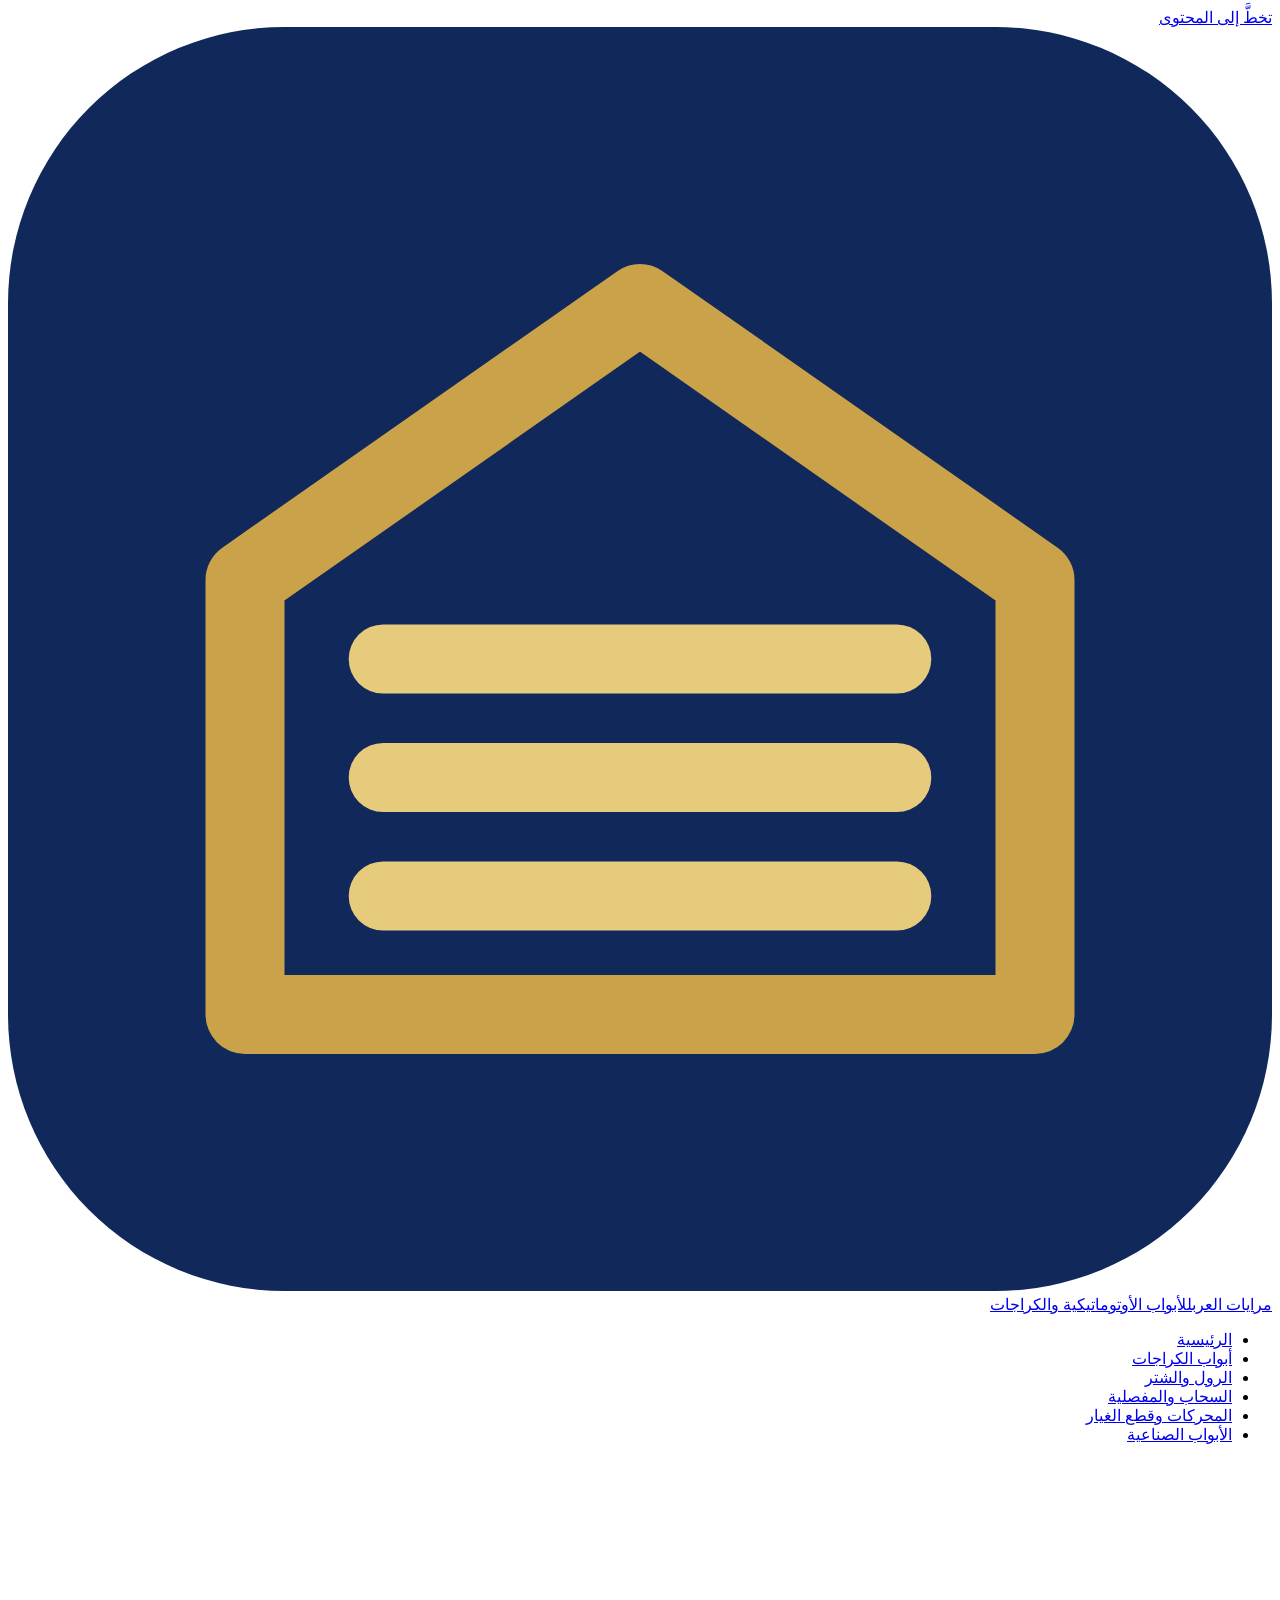
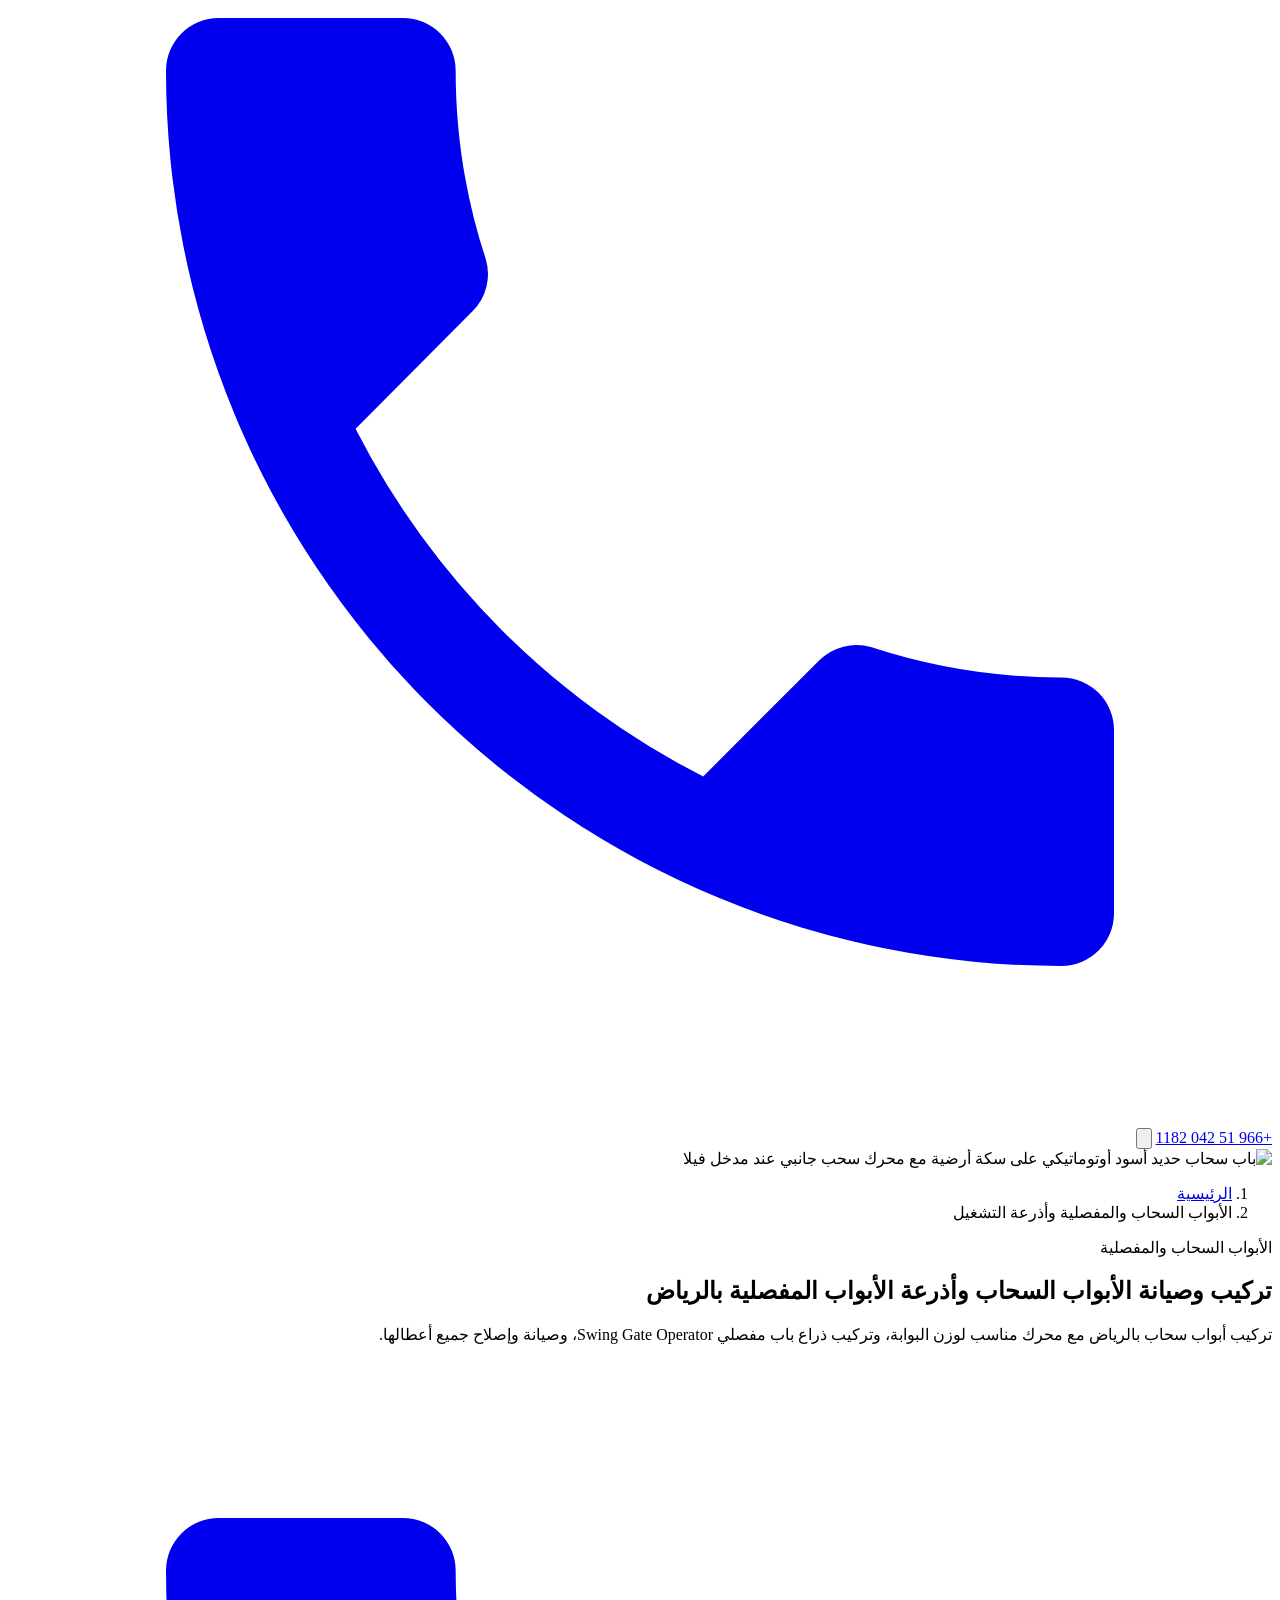
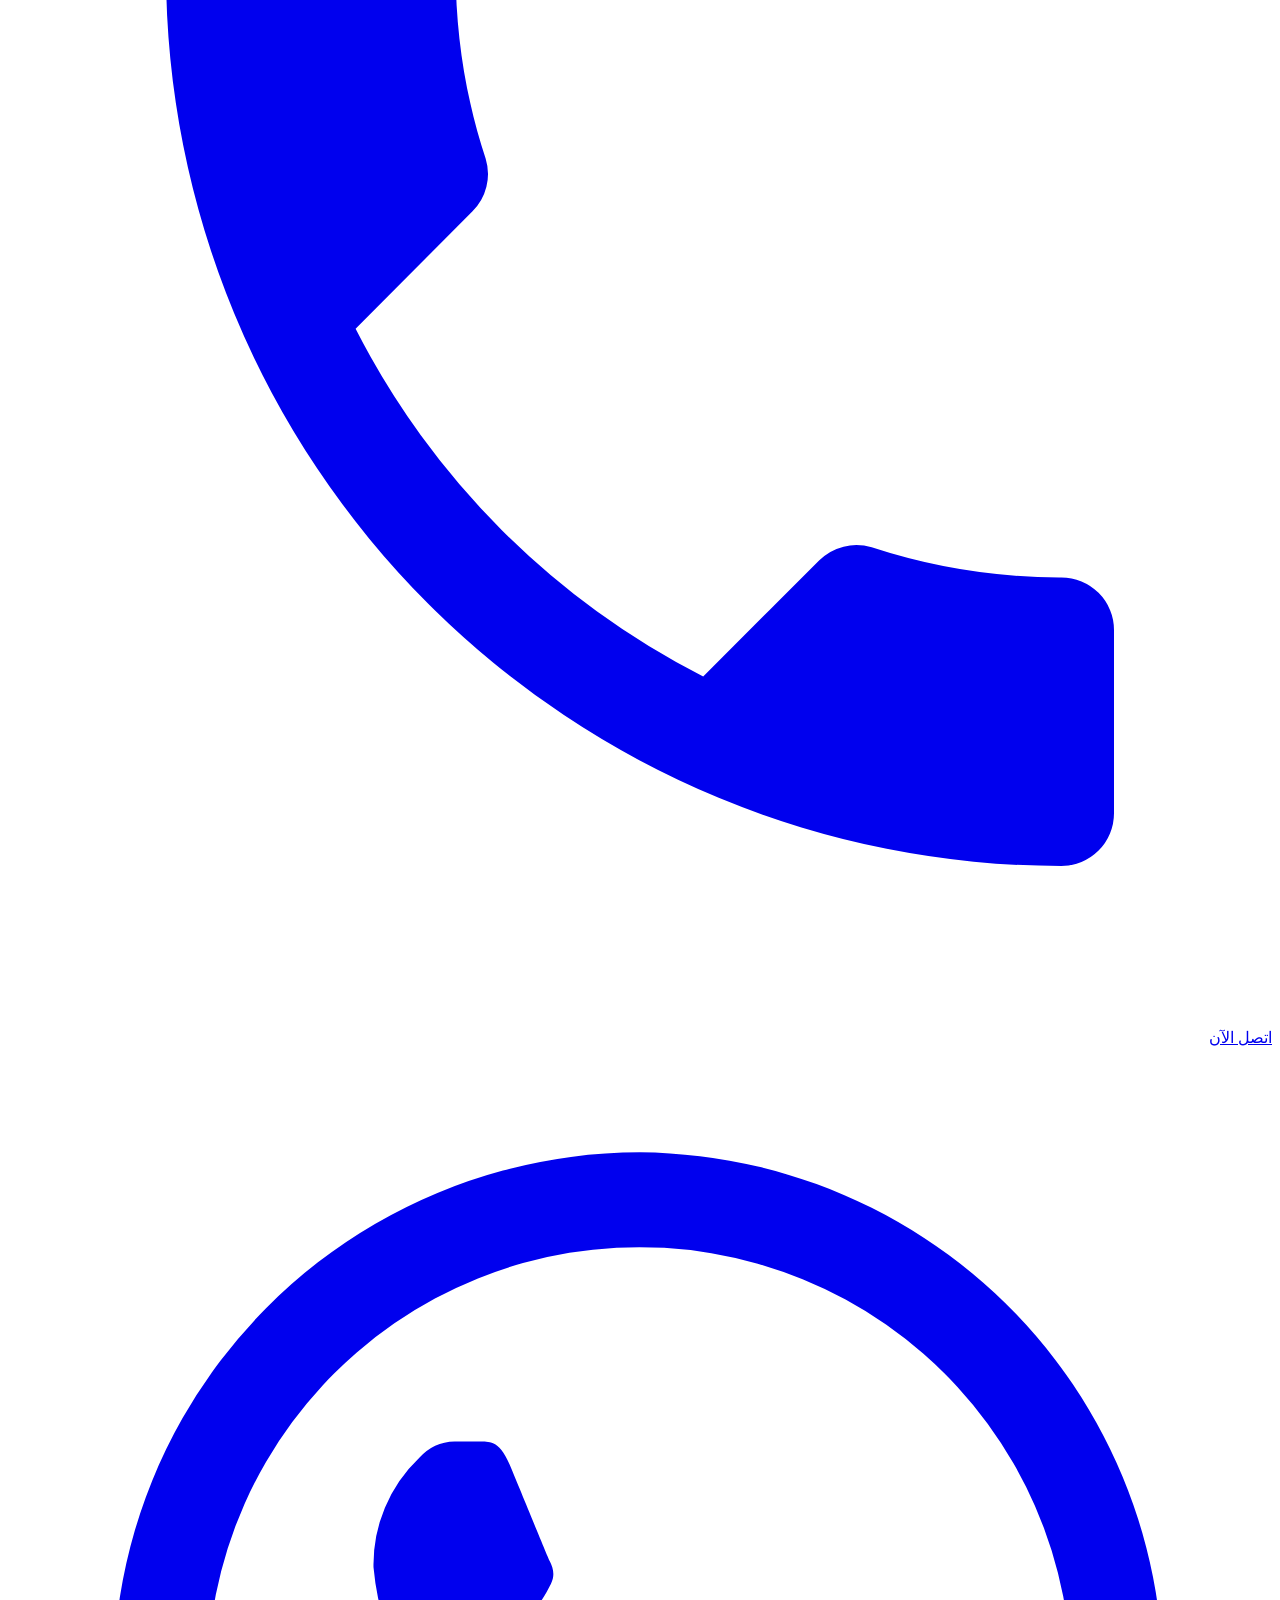
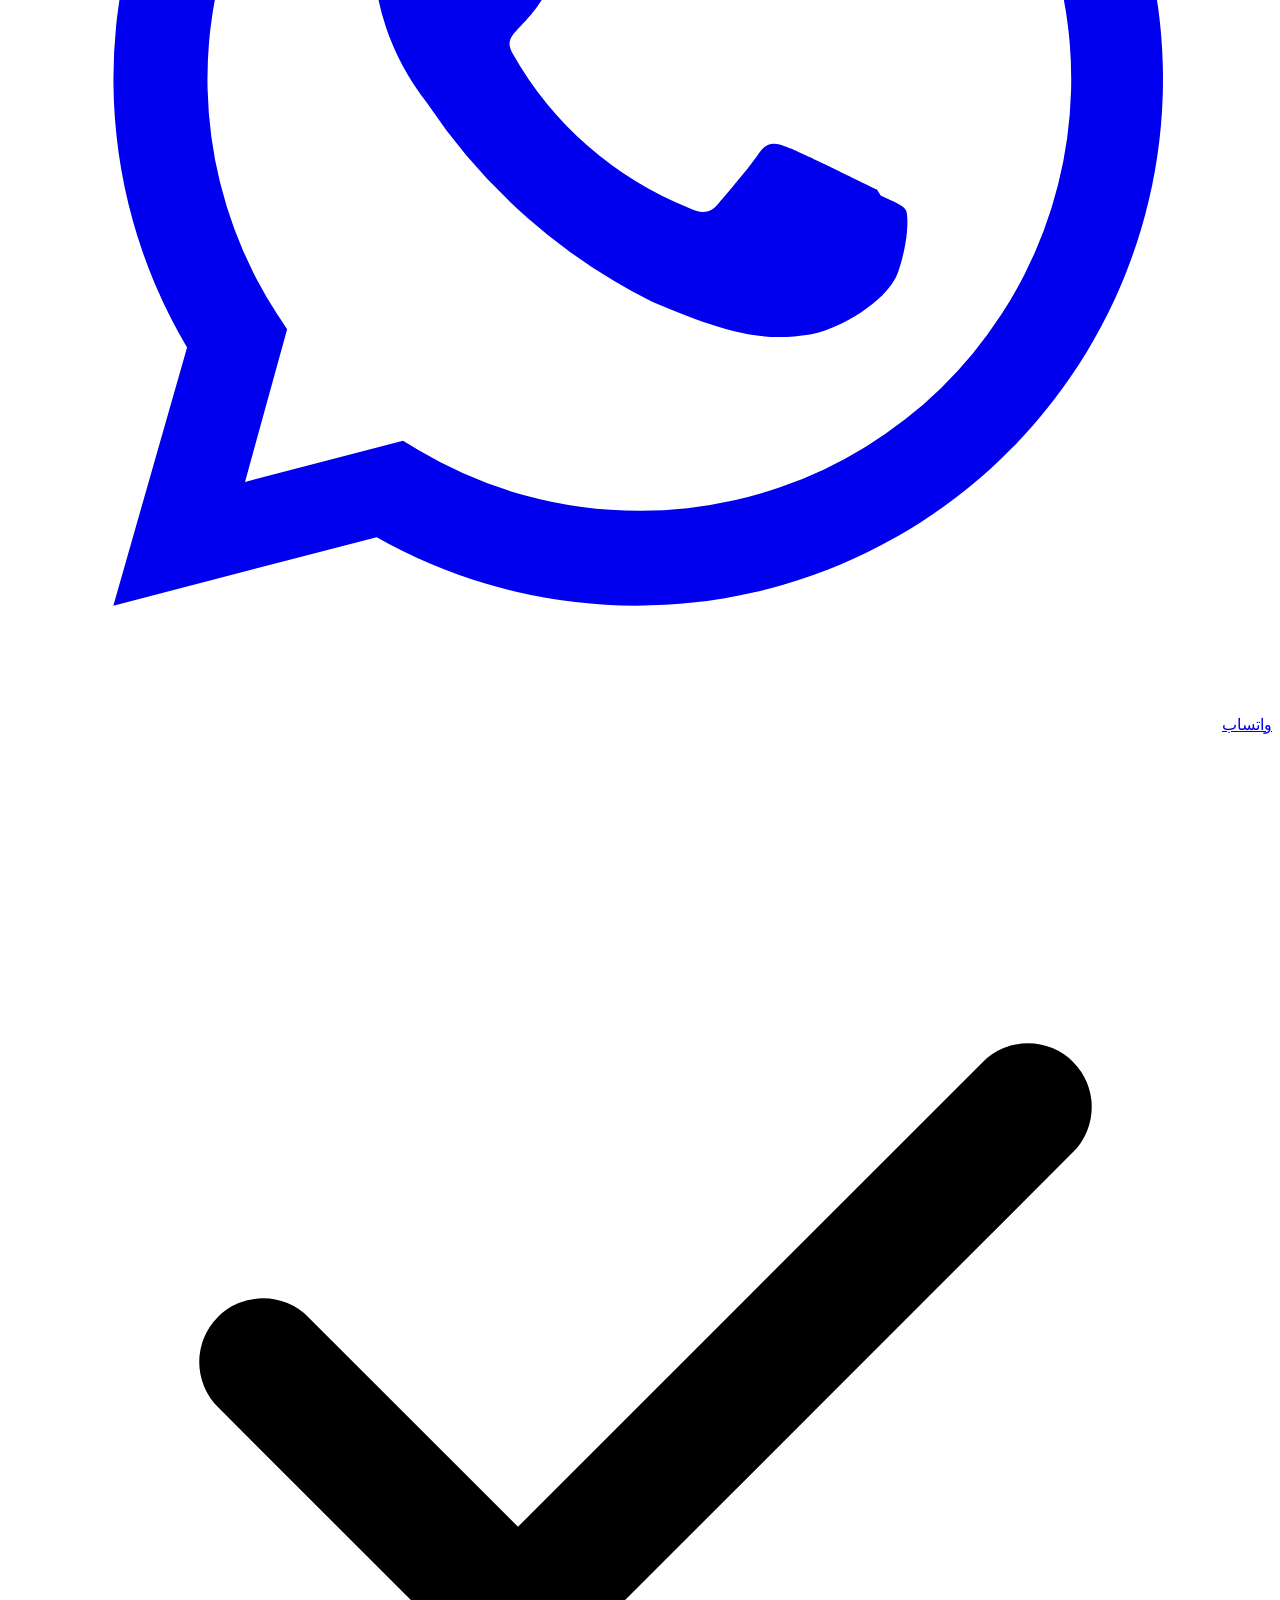
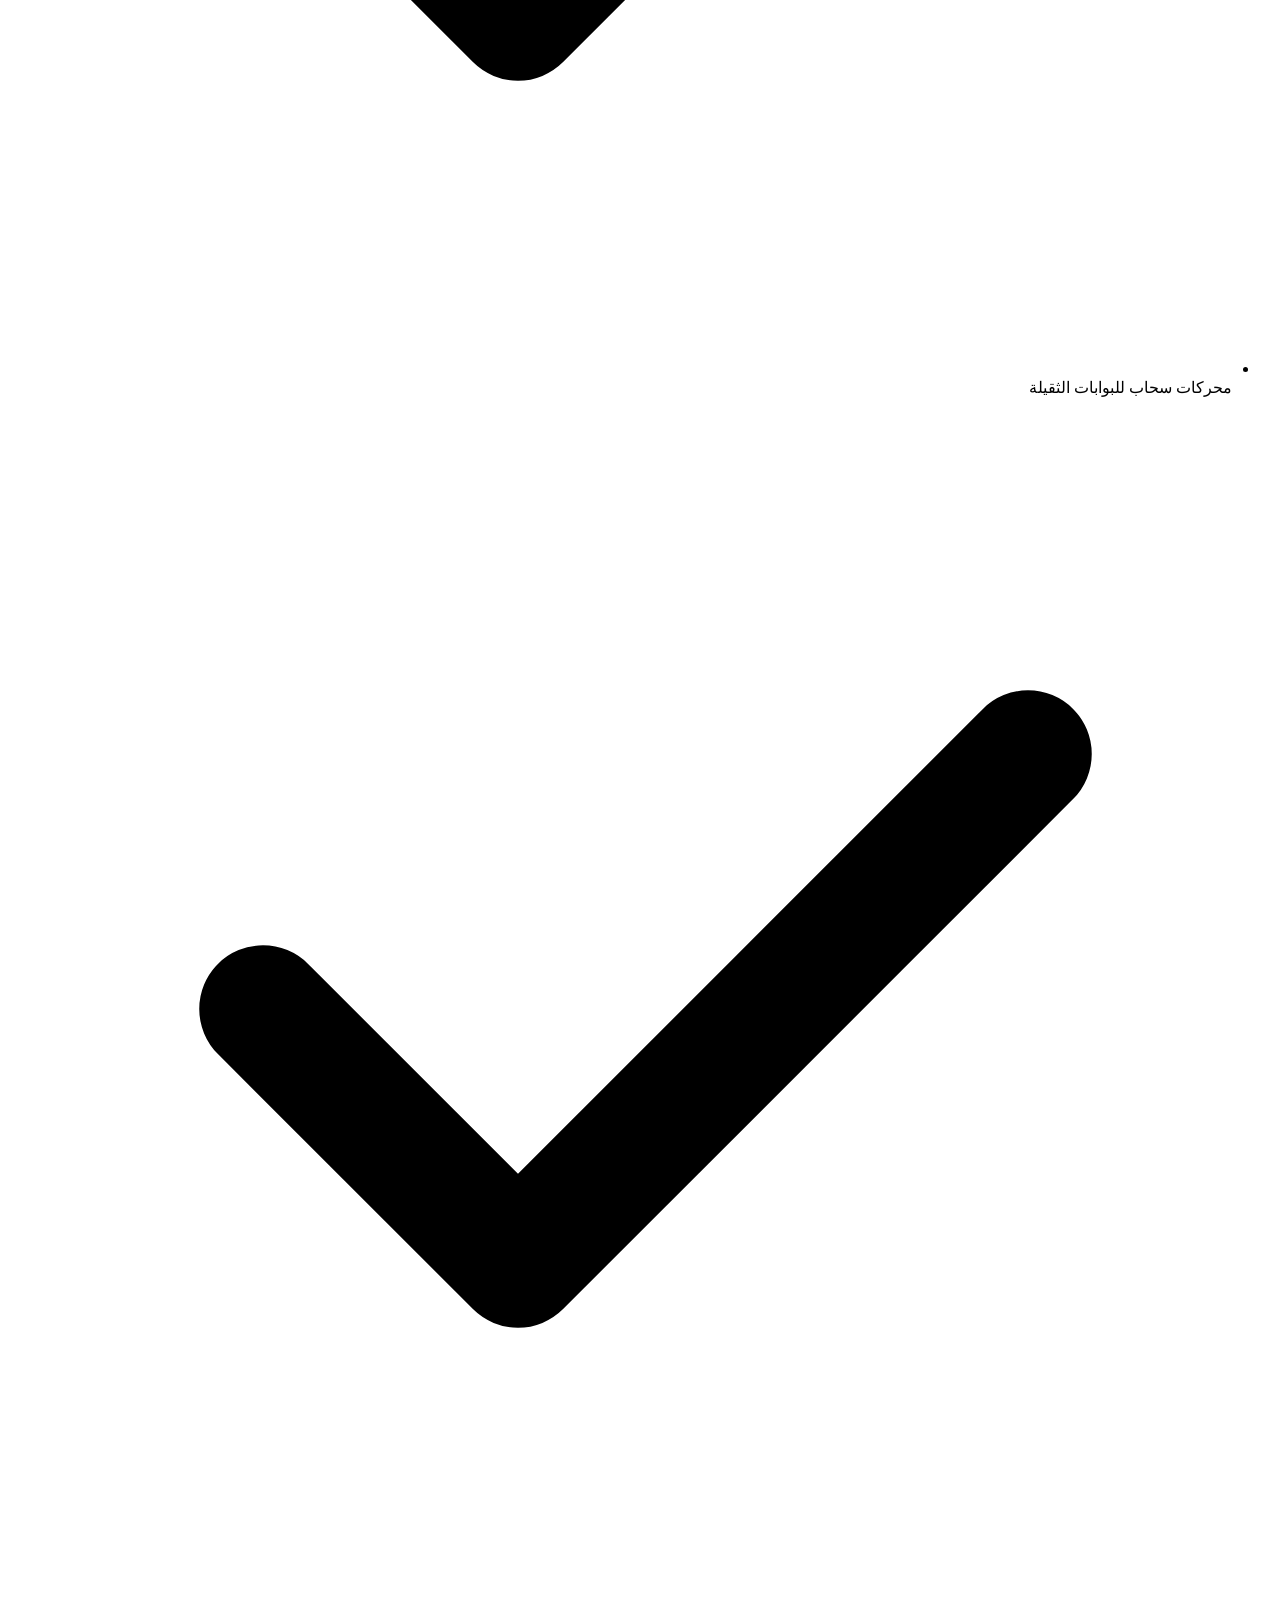
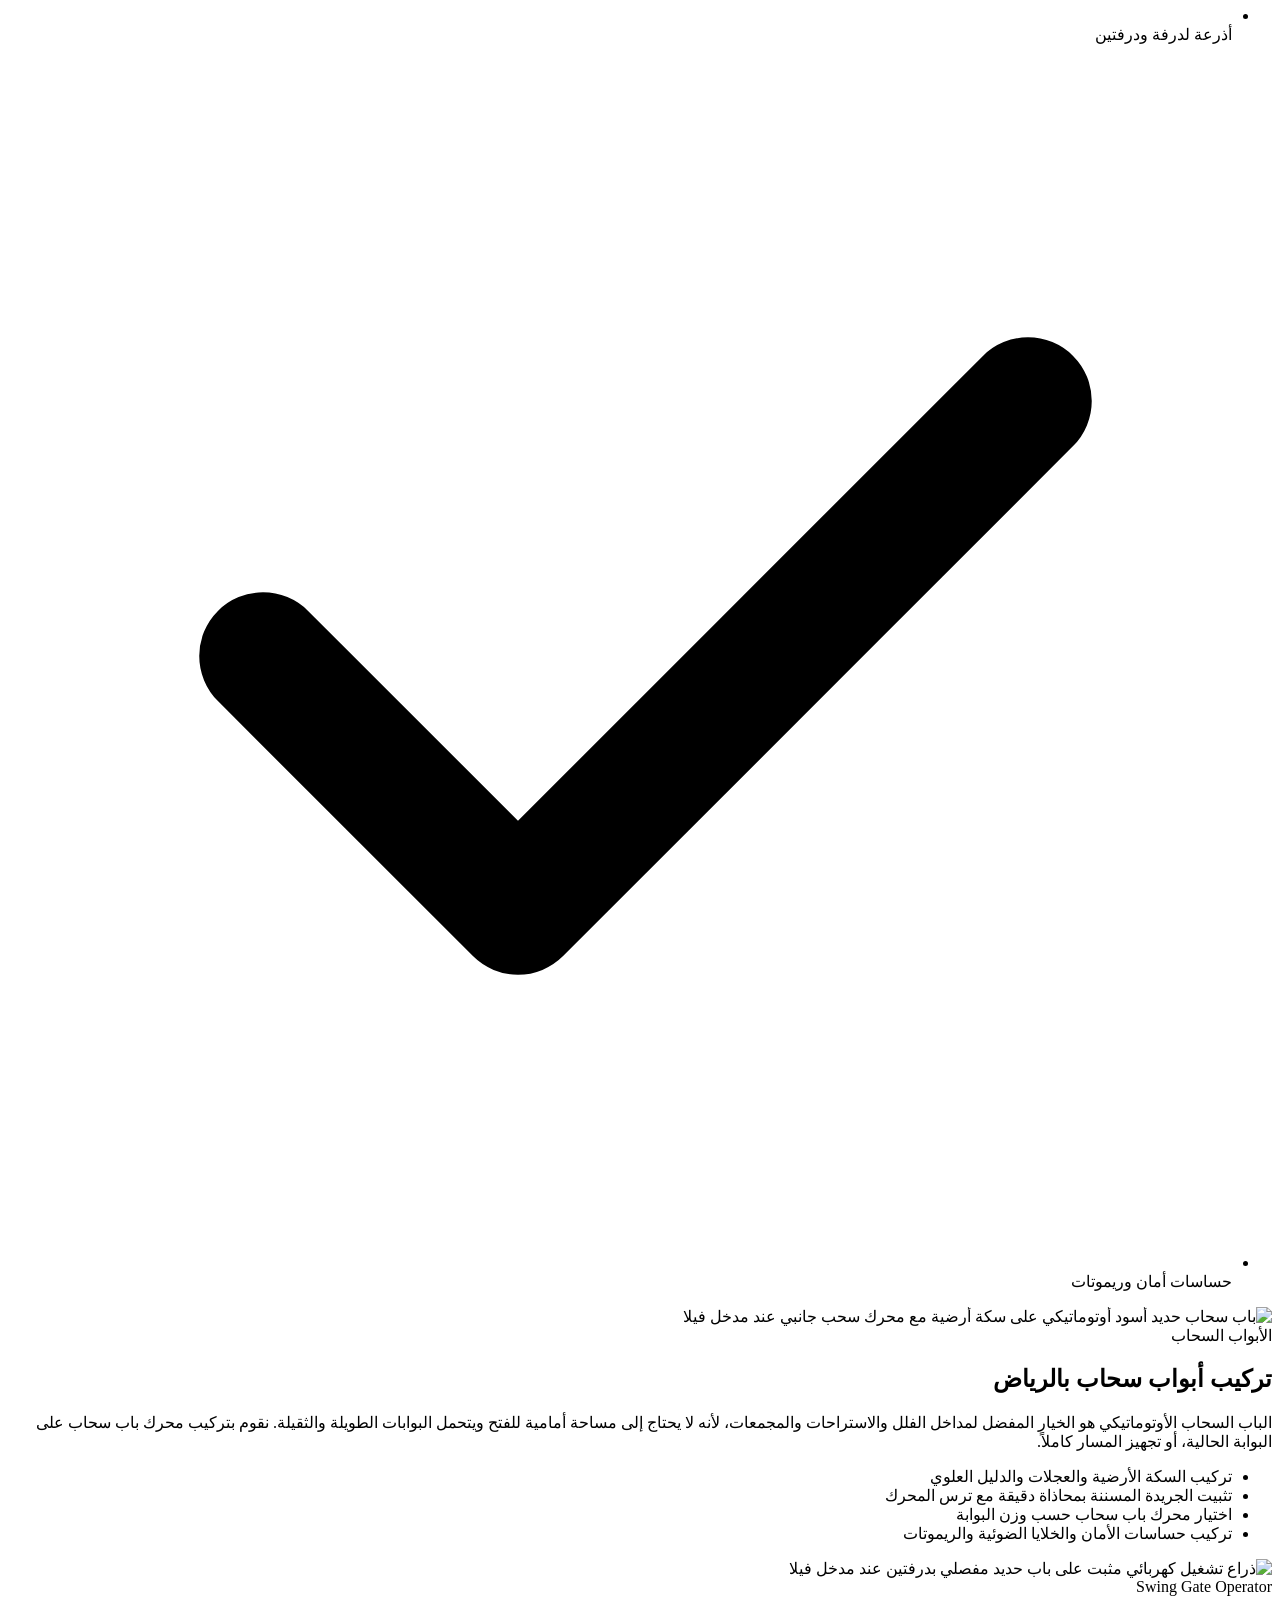
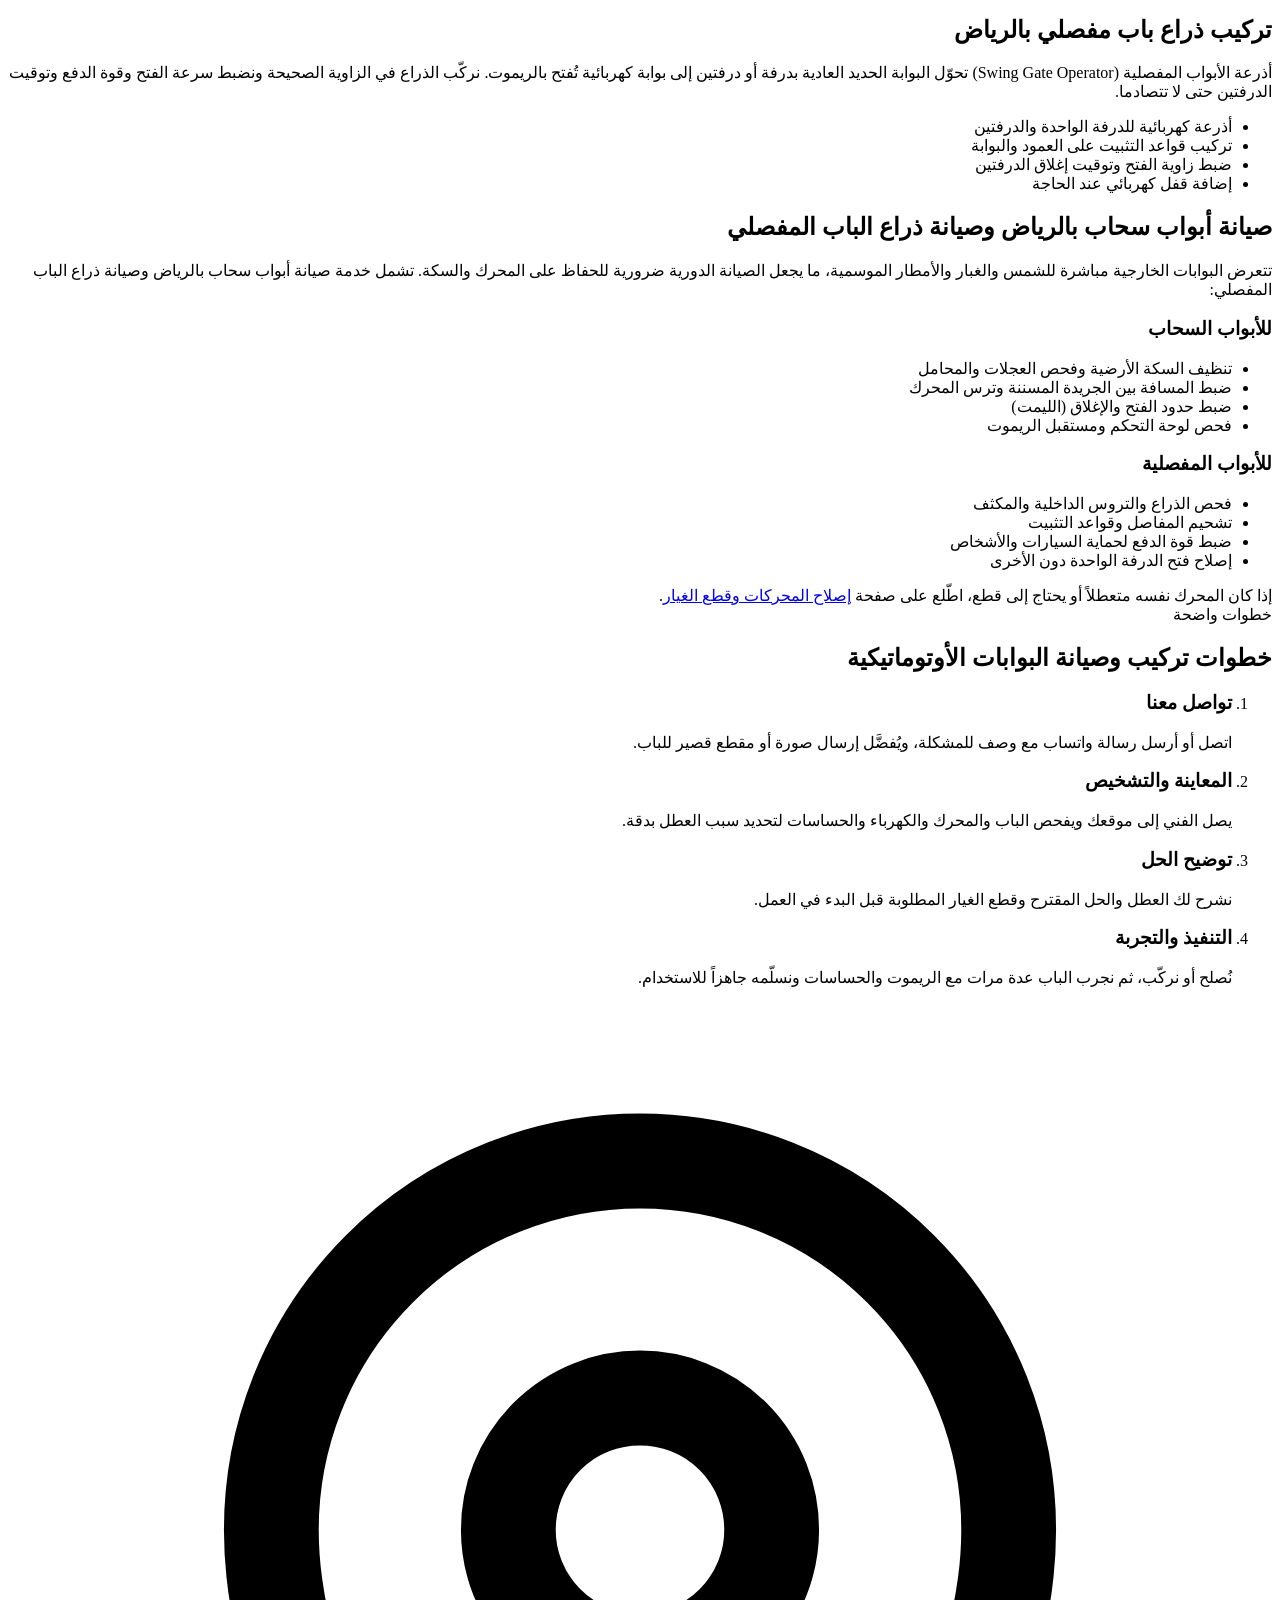
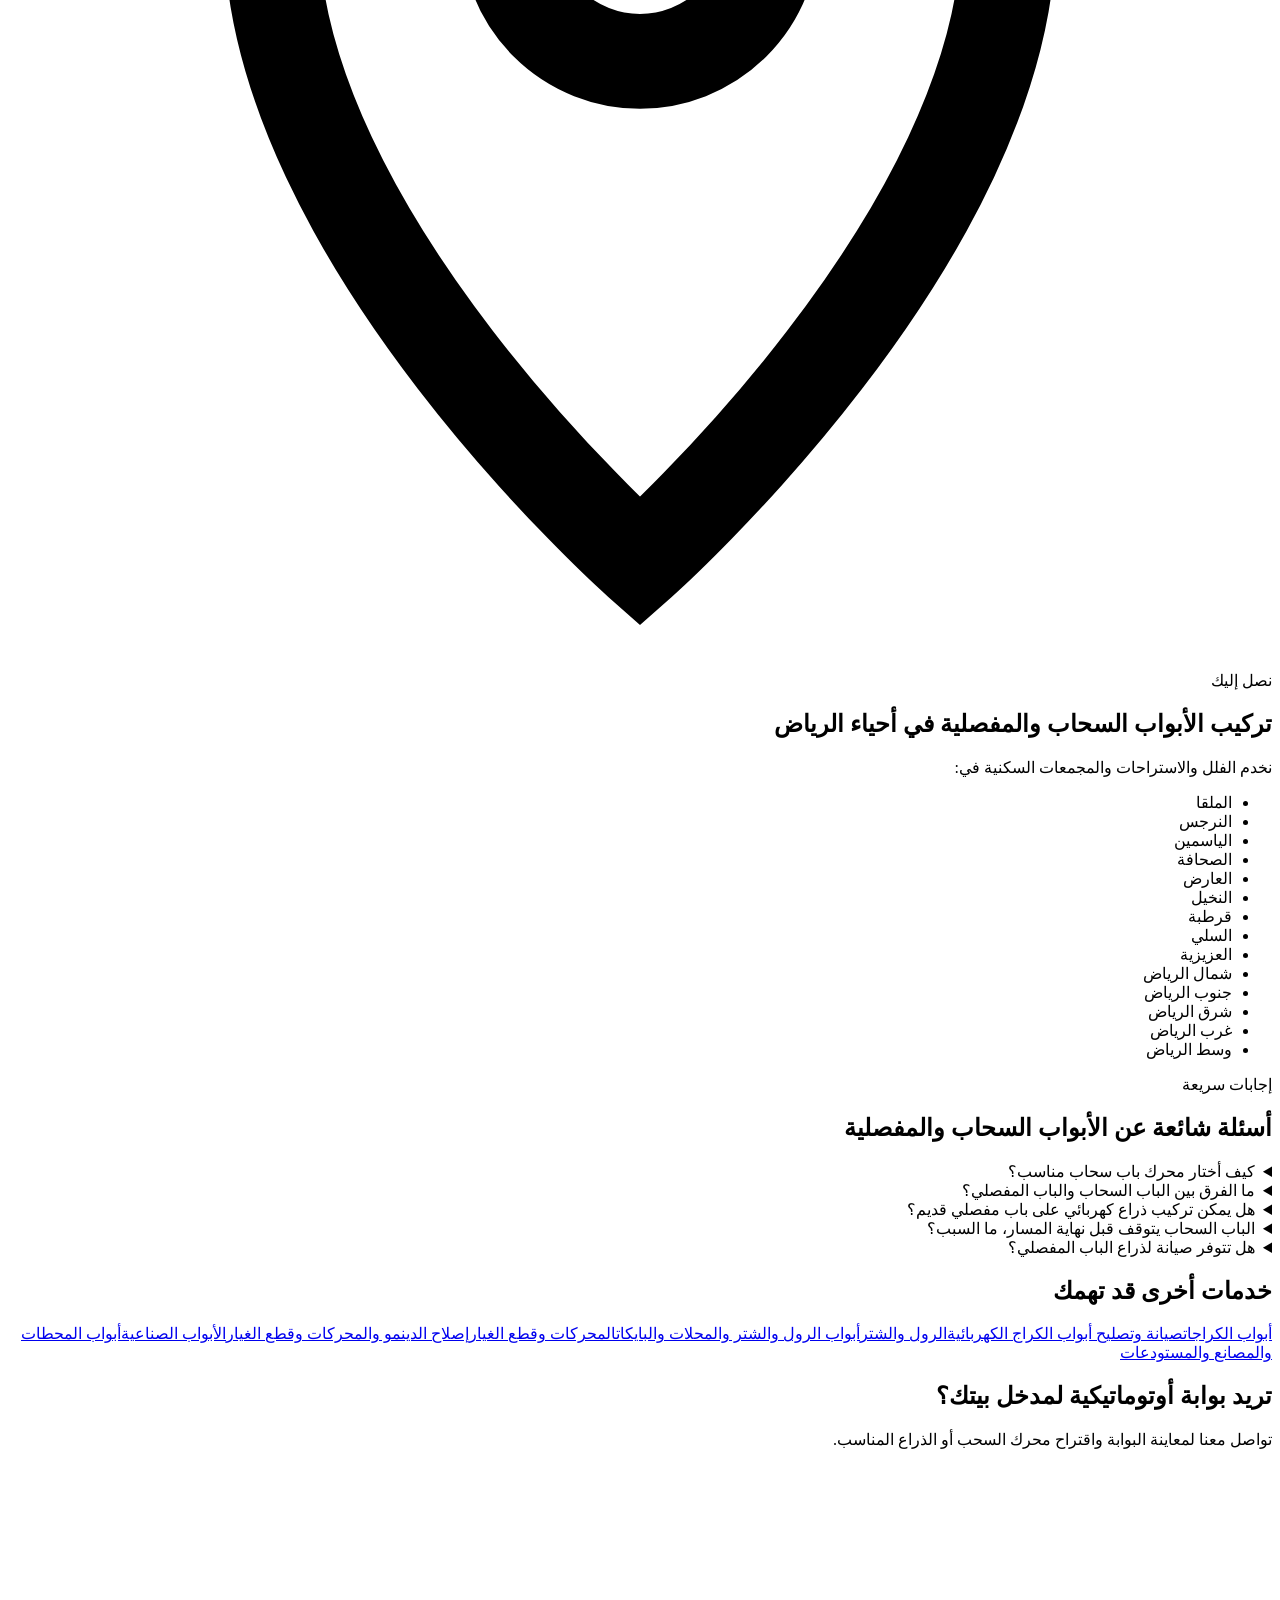
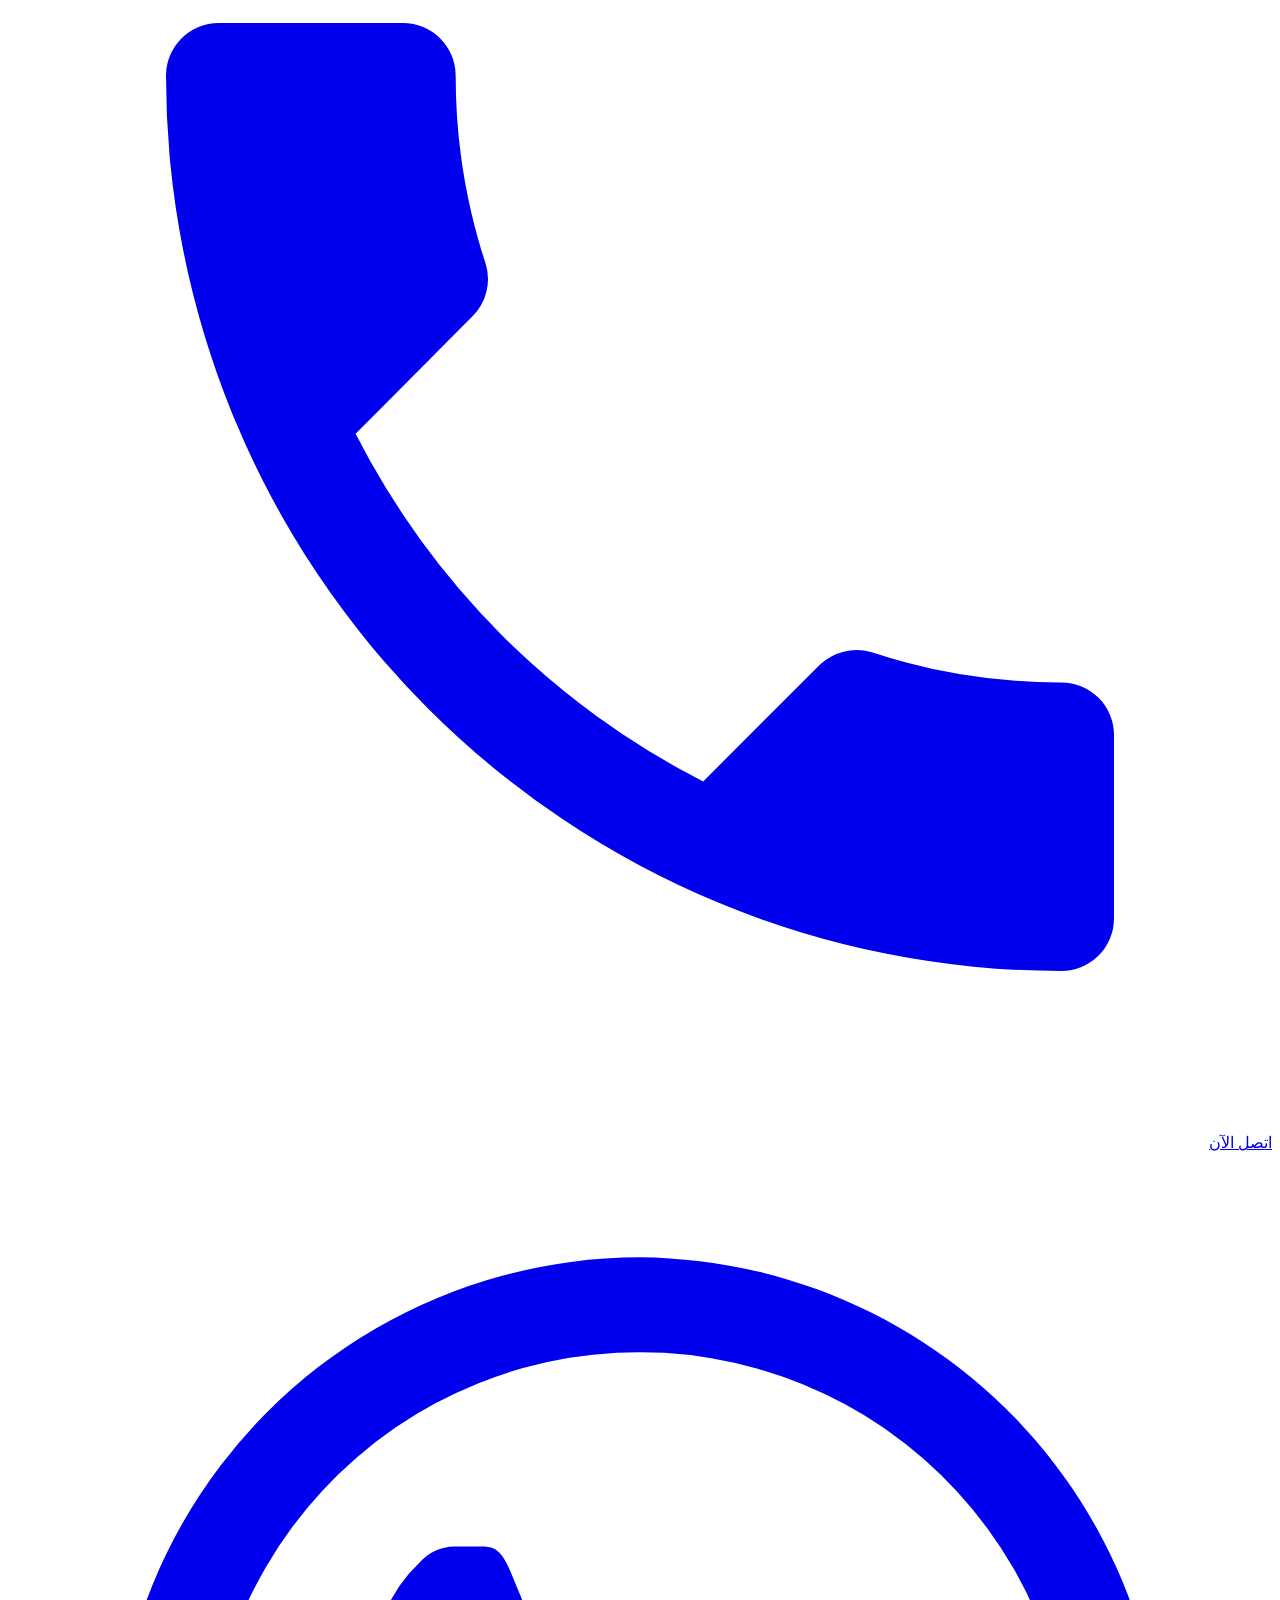
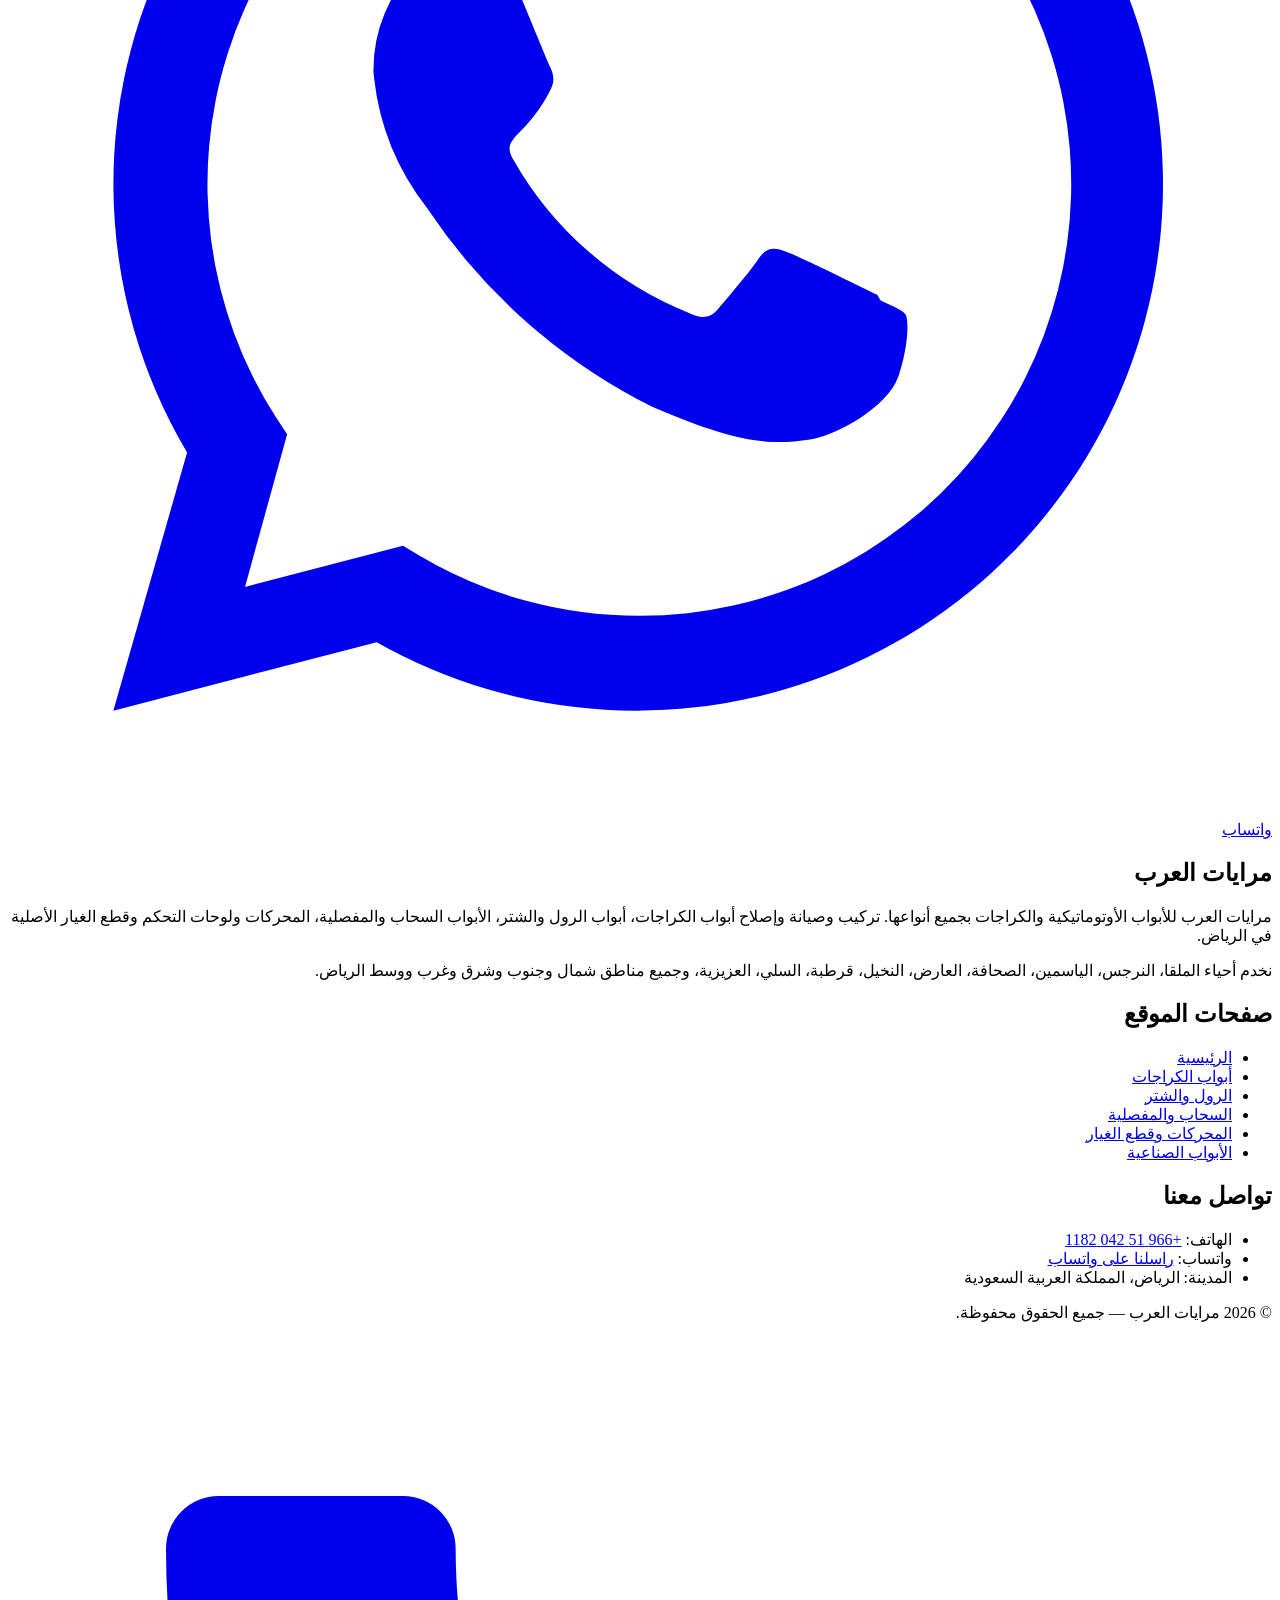
==== automatic-gates.html @ 4bae0089 "Add files via upload" ====
<!doctype html>
<html lang="ar" dir="rtl">
<head>
<meta charset="utf-8">
<meta name="viewport" content="width=device-width, initial-scale=1">
<title>تركيب أبواب سحاب وذراع باب مفصلي بالرياض | مرايات العرب</title>
<meta name="description" content="تركيب أبواب سحاب بالرياض وصيانتها مع محرك باب سحاب مناسب، وتركيب ذراع باب مفصلي Swing Gate Operator وصيانته. معاينة في موقعك. اتصل أو واتساب.">
<link rel="canonical" href="https://abo-ayman.site/automatic-gates.html">
<meta name="robots" content="index, follow, max-image-preview:large">
<meta name="theme-color" content="#06112a">
<meta property="og:type" content="article">
<meta property="og:locale" content="ar_SA">
<meta property="og:site_name" content="مرايات العرب">
<meta property="og:title" content="تركيب أبواب سحاب وذراع باب مفصلي بالرياض | مرايات العرب">
<meta property="og:description" content="تركيب أبواب سحاب بالرياض وصيانتها مع محرك باب سحاب مناسب، وتركيب ذراع باب مفصلي Swing Gate Operator وصيانته. معاينة في موقعك. اتصل أو واتساب.">
<meta property="og:url" content="https://abo-ayman.site/automatic-gates.html">
<meta property="og:image" content="https://abo-ayman.site/images/3.webp">
<meta property="og:image:width" content="960">
<meta property="og:image:height" content="730">
<meta property="og:image:alt" content="باب سحاب حديد أسود أوتوماتيكي على سكة أرضية مع محرك سحب جانبي عند مدخل فيلا">
<meta name="twitter:card" content="summary_large_image">
<meta name="twitter:title" content="تركيب أبواب سحاب وذراع باب مفصلي بالرياض | مرايات العرب">
<meta name="twitter:description" content="تركيب أبواب سحاب بالرياض وصيانتها مع محرك باب سحاب مناسب، وتركيب ذراع باب مفصلي Swing Gate Operator وصيانته. معاينة في موقعك. اتصل أو واتساب.">
<meta name="twitter:image" content="https://abo-ayman.site/images/3.webp">
<link rel="icon" href="favicon.svg" type="image/svg+xml">
<link rel="preload" as="image" href="images/3.webp" type="image/webp" fetchpriority="high">
<link rel="preconnect" href="https://fonts.googleapis.com">
<link rel="preconnect" href="https://fonts.gstatic.com" crossorigin>
<link rel="stylesheet" href="https://fonts.googleapis.com/css2?family=IBM+Plex+Sans+Arabic:wght@400;600&amp;family=Noto+Kufi+Arabic:wght@700;800&amp;display=swap" media="print" onload="this.media='all'">
<noscript><link rel="stylesheet" href="https://fonts.googleapis.com/css2?family=IBM+Plex+Sans+Arabic:wght@400;600&amp;family=Noto+Kufi+Arabic:wght@700;800&amp;display=swap"></noscript>
<link rel="stylesheet" href="css/style.css">
<script>window.dataLayer=window.dataLayer||[];</script>
<script type="application/ld+json">{"@context":"https://schema.org","@graph":[{"@type":"HomeAndConstructionBusiness","@id":"https://abo-ayman.site/#business","name":"مرايات العرب للأبواب الأوتوماتيكية والكراجات بجميع أنواعها","alternateName":"مرايات العرب","url":"https://abo-ayman.site/","telephone":"+966510421182","image":"https://abo-ayman.site/images/1.webp","description":"تركيب وصيانة وإصلاح الأبواب الأوتوماتيكية وأبواب الكراجات وأبواب الرول والشتر والأبواب السحاب والمفصلية والأبواب الصناعية في الرياض.","address":{"@type":"PostalAddress","addressLocality":"الرياض","addressRegion":"منطقة الرياض","addressCountry":"SA"},"areaServed":[{"@type":"City","name":"الرياض"},{"@type":"Place","name":"حي الملقا، الرياض"},{"@type":"Place","name":"حي النرجس، الرياض"},{"@type":"Place","name":"حي الياسمين، الرياض"},{"@type":"Place","name":"حي الصحافة، الرياض"},{"@type":"Place","name":"حي العارض، الرياض"},{"@type":"Place","name":"حي النخيل، الرياض"},{"@type":"Place","name":"حي قرطبة، الرياض"},{"@type":"Place","name":"حي السلي، الرياض"},{"@type":"Place","name":"حي العزيزية، الرياض"}],"contactPoint":{"@type":"ContactPoint","telephone":"+966510421182","contactType":"customer service","areaServed":"SA","availableLanguage":["ar"]}},{"@type":"Service","name":"تركيب وصيانة الأبواب السحاب بالرياض","description":"تركيب أبواب سحاب ومحركات سحب وصيانة السكك والجرايد ولوحات التحكم في الرياض.","serviceType":"تركيب أبواب سحاب","url":"https://abo-ayman.site/automatic-gates.html","provider":{"@id":"https://abo-ayman.site/#business"},"areaServed":{"@type":"City","name":"الرياض"}},{"@type":"Service","name":"تركيب وصيانة ذراع الباب المفصلي بالرياض","description":"تركيب وصيانة أذرعة تشغيل الأبواب المفصلية Swing Gate Operator للدرفة والدرفتين في الرياض.","serviceType":"تركيب ذراع باب مفصلي","url":"https://abo-ayman.site/automatic-gates.html","provider":{"@id":"https://abo-ayman.site/#business"},"areaServed":{"@type":"City","name":"الرياض"}},{"@type":"BreadcrumbList","itemListElement":[{"@type":"ListItem","position":1,"name":"الرئيسية","item":"https://abo-ayman.site/"},{"@type":"ListItem","position":2,"name":"الأبواب السحاب والمفصلية وأذرعة التشغيل","item":"https://abo-ayman.site/automatic-gates.html"}]},{"@type":"FAQPage","mainEntity":[{"@type":"Question","name":"كيف أختار محرك باب سحاب مناسب؟","acceptedAnswer":{"@type":"Answer","text":"يعتمد الاختيار على وزن البوابة وطولها وعدد مرات الاستخدام اليومي. بعد المعاينة نقترح محركاً بقدرة تتحمل وزن البوابة مع هامش أمان حتى لا يعمل المحرك تحت ضغط."}},{"@type":"Question","name":"ما الفرق بين الباب السحاب والباب المفصلي؟","acceptedAnswer":{"@type":"Answer","text":"الباب السحاب ينزلق جانبياً على سكة أرضية ويحتاج إلى مساحة جانبية بطول البوابة، أما الباب المفصلي فيفتح على شكل درفة أو درفتين ويحتاج مساحة أمامية أو خلفية لحركة الفتح."}},{"@type":"Question","name":"هل يمكن تركيب ذراع كهربائي على باب مفصلي قديم؟","acceptedAnswer":{"@type":"Answer","text":"نعم في أغلب الحالات، بشرط أن تكون المفصلات سليمة والبوابة متزنة. نفحص البوابة أولاً، وقد نوصي بتعديل المفصلات قبل تركيب ذراع باب مفصلي."}},{"@type":"Question","name":"الباب السحاب يتوقف قبل نهاية المسار، ما السبب؟","acceptedAnswer":{"@type":"Answer","text":"قد يكون السبب أتربة أو حجارة على السكة، أو جريدة مسننة غير محاذية، أو حدود مغناطيسية غير مضبوطة، أو حساس أمان يكتشف عائقاً. نفحص هذه النقاط ونصلحها."}},{"@type":"Question","name":"هل تتوفر صيانة لذراع الباب المفصلي؟","acceptedAnswer":{"@type":"Answer","text":"نعم، نقدم صيانة ذراع الباب المفصلي تشمل فحص المحرك والتروس الداخلية وضبط زوايا الفتح وقوة الدفع وتشحيم المفاصل وفحص لوحة التحكم."}}]}]}</script>
</head>
<body>
<a class="skip-link" href="#main">تخطَّ إلى المحتوى</a>
<header class="site-header">
  <div class="container header-inner">
    <a class="brand" href="./" aria-label="مرايات العرب — الصفحة الرئيسية"><svg viewBox="0 0 64 64" aria-hidden="true"><rect width="64" height="64" rx="14" fill="#10295a"/><path d="M12 28 32 14l20 14v22H12z" fill="none" stroke="#c9a24a" stroke-width="4" stroke-linejoin="round"/><path d="M19 32h26M19 38h26M19 44h26" stroke="#e7cb7d" stroke-width="3.5" stroke-linecap="round"/></svg><span><span class="brand-name">مرايات العرب</span><span class="brand-sub">للأبواب الأوتوماتيكية والكراجات</span></span></a>
    <nav id="main-nav" class="main-nav" aria-label="القائمة الرئيسية"><ul><li><a href="./">الرئيسية</a></li><li><a href="garage-doors.html">أبواب الكراجات</a></li><li><a href="roller-doors.html">الرول والشتر</a></li><li><a href="automatic-gates.html" aria-current="page">السحاب والمفصلية</a></li><li><a href="motors-and-spare-parts.html">المحركات وقطع الغيار</a></li><li><a href="industrial-doors.html">الأبواب الصناعية</a></li></ul></nav>
    <a class="btn btn-gold btn-sm header-call" href="tel:+966510421182" data-track="header"><svg viewBox="0 0 24 24" fill="currentColor" aria-hidden="true"><path d="M6.6 10.8a15.1 15.1 0 0 0 6.6 6.6l2.2-2.2a1 1 0 0 1 1-.25 11.4 11.4 0 0 0 3.6.57 1 1 0 0 1 1 1V20a1 1 0 0 1-1 1A17 17 0 0 1 3 4a1 1 0 0 1 1-1h3.5a1 1 0 0 1 1 1c0 1.25.2 2.45.57 3.57a1 1 0 0 1-.25 1z"/></svg><span class="ltr">+966 51 042 1182</span></a>
    <button class="nav-toggle" type="button" aria-controls="main-nav" aria-expanded="false" aria-label="فتح القائمة"><svg viewBox="0 0 24 24" fill="none" stroke="currentColor" stroke-width="2" stroke-linecap="round" aria-hidden="true"><path d="M4 7h16M4 12h16M4 17h16"/></svg></button>
  </div>
</header>
<main id="main">
<section class="hero">
  <div class="hero-media"><img src="images/3.webp" alt="باب سحاب حديد أسود أوتوماتيكي على سكة أرضية مع محرك سحب جانبي عند مدخل فيلا" width="960" height="730" fetchpriority="high" decoding="async" sizes="100vw"></div>
  <div class="container"><div class="hero-inner">
    <nav class="breadcrumb" aria-label="مسار التنقل"><ol><li><a href="./">الرئيسية</a></li><li aria-current="page">الأبواب السحاب والمفصلية وأذرعة التشغيل</li></ol></nav>
    <span class="eyebrow">الأبواب السحاب والمفصلية</span>
    <h1>تركيب وصيانة الأبواب السحاب وأذرعة الأبواب المفصلية بالرياض</h1>
    <p class="hero-lead">تركيب أبواب سحاب بالرياض مع محرك مناسب لوزن البوابة، وتركيب ذراع باب مفصلي Swing Gate Operator، وصيانة وإصلاح جميع أعطالها.</p>
    <div class="btn-row "><a class="btn btn-gold" href="tel:+966510421182" data-track="hero"><svg viewBox="0 0 24 24" fill="currentColor" aria-hidden="true"><path d="M6.6 10.8a15.1 15.1 0 0 0 6.6 6.6l2.2-2.2a1 1 0 0 1 1-.25 11.4 11.4 0 0 0 3.6.57 1 1 0 0 1 1 1V20a1 1 0 0 1-1 1A17 17 0 0 1 3 4a1 1 0 0 1 1-1h3.5a1 1 0 0 1 1 1c0 1.25.2 2.45.57 3.57a1 1 0 0 1-.25 1z"/></svg>اتصل الآن</a><a class="btn btn-wa" href="https://wa.me/966510421182" target="_blank" rel="noopener" data-track="hero"><svg viewBox="0 0 24 24" fill="currentColor" aria-hidden="true"><path d="M12 2a10 10 0 0 0-8.6 15.1L2 22l5-1.3A10 10 0 1 0 12 2zm0 18.2a8.2 8.2 0 0 1-4.2-1.15l-.3-.18-3 .78.8-2.9-.2-.3A8.2 8.2 0 1 1 12 20.2zm4.5-6.1c-.25-.12-1.46-.72-1.69-.8-.23-.09-.39-.13-.56.12-.16.25-.64.8-.78.97-.15.16-.29.18-.54.06a6.7 6.7 0 0 1-3.34-2.92c-.25-.43.25-.4.72-1.34.08-.16.04-.3-.02-.42-.06-.13-.56-1.35-.77-1.85-.2-.48-.41-.42-.56-.43h-.48a.92.92 0 0 0-.67.31 2.8 2.8 0 0 0-.87 2.08 4.9 4.9 0 0 0 1.02 2.58 11.1 11.1 0 0 0 4.27 3.77c1.58.68 2.2.74 3 .62.48-.07 1.46-.6 1.67-1.18.2-.58.2-1.07.15-1.18-.06-.1-.23-.16-.48-.28z"/></svg>واتساب</a></div>
    <ul class="hero-points"><li><svg viewBox="0 0 24 24" fill="none" stroke="currentColor" stroke-width="2.5" stroke-linecap="round" stroke-linejoin="round" aria-hidden="true"><path d="m5 12 5 5L20 7"/></svg>محركات سحاب للبوابات الثقيلة</li><li><svg viewBox="0 0 24 24" fill="none" stroke="currentColor" stroke-width="2.5" stroke-linecap="round" stroke-linejoin="round" aria-hidden="true"><path d="m5 12 5 5L20 7"/></svg>أذرعة لدرفة ودرفتين</li><li><svg viewBox="0 0 24 24" fill="none" stroke="currentColor" stroke-width="2.5" stroke-linecap="round" stroke-linejoin="round" aria-hidden="true"><path d="m5 12 5 5L20 7"/></svg>حساسات أمان وريموتات</li></ul>
  </div></div>
</section><section class="section">
  <div class="container split">
    <div class="split-media"><img src="images/3.webp" alt="باب سحاب حديد أسود أوتوماتيكي على سكة أرضية مع محرك سحب جانبي عند مدخل فيلا" width="960" height="730" loading="lazy" decoding="async" sizes="(min-width: 900px) 50vw, 100vw"></div>
    <div><span class="eyebrow">الأبواب السحاب</span>
<h2>تركيب أبواب سحاب بالرياض</h2>
<p>الباب السحاب الأوتوماتيكي هو الخيار المفضل لمداخل الفلل والاستراحات والمجمعات، لأنه لا يحتاج إلى مساحة أمامية للفتح ويتحمل البوابات الطويلة والثقيلة. نقوم بتركيب محرك باب سحاب على البوابة الحالية، أو تجهيز المسار كاملاً.</p>
<ul class="check-list"><li>تركيب السكة الأرضية والعجلات والدليل العلوي</li><li>تثبيت الجريدة المسننة بمحاذاة دقيقة مع ترس المحرك</li><li>اختيار محرك باب سحاب حسب وزن البوابة</li><li>تركيب حساسات الأمان والخلايا الضوئية والريموتات</li></ul></div>
  </div>
</section><section class="section section-soft">
  <div class="container split split-reverse">
    <div class="split-media"><img src="images/4.webp" alt="ذراع تشغيل كهربائي مثبت على باب حديد مفصلي بدرفتين عند مدخل فيلا" width="960" height="730" loading="lazy" decoding="async" sizes="(min-width: 900px) 50vw, 100vw"></div>
    <div><span class="eyebrow">Swing Gate Operator</span>
<h2>تركيب ذراع باب مفصلي بالرياض</h2>
<p>أذرعة الأبواب المفصلية (Swing Gate Operator) تحوّل البوابة الحديد العادية بدرفة أو درفتين إلى بوابة كهربائية تُفتح بالريموت. نركّب الذراع في الزاوية الصحيحة ونضبط سرعة الفتح وقوة الدفع وتوقيت الدرفتين حتى لا تتصادما.</p>
<ul class="check-list"><li>أذرعة كهربائية للدرفة الواحدة والدرفتين</li><li>تركيب قواعد التثبيت على العمود والبوابة</li><li>ضبط زاوية الفتح وتوقيت إغلاق الدرفتين</li><li>إضافة قفل كهربائي عند الحاجة</li></ul></div>
  </div>
</section><section class="section">
  <div class="container prose" style="margin-inline:auto">
    <h2>صيانة أبواب سحاب بالرياض وصيانة ذراع الباب المفصلي</h2>
    <p>تتعرض البوابات الخارجية مباشرة للشمس والغبار والأمطار الموسمية، ما يجعل الصيانة الدورية ضرورية للحفاظ على المحرك والسكة. تشمل خدمة صيانة أبواب سحاب بالرياض وصيانة ذراع الباب المفصلي:</p>
    <h3>للأبواب السحاب</h3>
    <ul class="check-list"><li>تنظيف السكة الأرضية وفحص العجلات والمحامل</li><li>ضبط المسافة بين الجريدة المسننة وترس المحرك</li><li>ضبط حدود الفتح والإغلاق (الليمت)</li><li>فحص لوحة التحكم ومستقبل الريموت</li></ul>
    <h3>للأبواب المفصلية</h3>
    <ul class="check-list"><li>فحص الذراع والتروس الداخلية والمكثف</li><li>تشحيم المفاصل وقواعد التثبيت</li><li>ضبط قوة الدفع لحماية السيارات والأشخاص</li><li>إصلاح فتح الدرفة الواحدة دون الأخرى</li></ul>
    <div class="callout">إذا كان المحرك نفسه متعطلاً أو يحتاج إلى قطع، اطّلع على صفحة <a href="motors-and-spare-parts.html">إصلاح المحركات وقطع الغيار</a>.</div>
  </div>
</section><section class="section section-navy">
  <div class="container">
    <div class="section-head"><span class="eyebrow">خطوات واضحة</span><h2>خطوات تركيب وصيانة البوابات الأوتوماتيكية</h2><div class="gold-rule"></div></div>
    <ol class="steps"><li><h3>تواصل معنا</h3><p>اتصل أو أرسل رسالة واتساب مع وصف للمشكلة، ويُفضَّل إرسال صورة أو مقطع قصير للباب.</p></li><li><h3>المعاينة والتشخيص</h3><p>يصل الفني إلى موقعك ويفحص الباب والمحرك والكهرباء والحساسات لتحديد سبب العطل بدقة.</p></li><li><h3>توضيح الحل</h3><p>نشرح لك العطل والحل المقترح وقطع الغيار المطلوبة قبل البدء في العمل.</p></li><li><h3>التنفيذ والتجربة</h3><p>نُصلح أو نركّب، ثم نجرب الباب عدة مرات مع الريموت والحساسات ونسلّمه جاهزاً للاستخدام.</p></li></ol>
  </div>
</section><section class="section" aria-labelledby="areas-title">
  <div class="container">
    <div class="section-head"><span class="eyebrow"><svg viewBox="0 0 24 24" fill="none" stroke="currentColor" stroke-width="1.8" aria-hidden="true"><path d="M12 22s7-6.2 7-12a7 7 0 1 0-14 0c0 5.8 7 12 7 12z"/><circle cx="12" cy="10" r="2.5"/></svg> نصل إليك</span><h2 id="areas-title">تركيب الأبواب السحاب والمفصلية في أحياء الرياض</h2><div class="gold-rule"></div><p>نخدم الفلل والاستراحات والمجمعات السكنية في:</p></div>
    <ul class="areas"><li>الملقا</li><li>النرجس</li><li>الياسمين</li><li>الصحافة</li><li>العارض</li><li>النخيل</li><li>قرطبة</li><li>السلي</li><li>العزيزية</li><li class="region">شمال الرياض</li><li class="region">جنوب الرياض</li><li class="region">شرق الرياض</li><li class="region">غرب الرياض</li><li class="region">وسط الرياض</li></ul>
  </div>
</section><section class="section section-soft" aria-labelledby="faq-title">
  <div class="container">
    <div class="section-head"><span class="eyebrow">إجابات سريعة</span><h2 id="faq-title">أسئلة شائعة عن الأبواب السحاب والمفصلية</h2><div class="gold-rule"></div></div>
    <div class="faq"><details><summary>كيف أختار محرك باب سحاب مناسب؟</summary><div class="faq-body"><p>يعتمد الاختيار على وزن البوابة وطولها وعدد مرات الاستخدام اليومي. بعد المعاينة نقترح محركاً بقدرة تتحمل وزن البوابة مع هامش أمان حتى لا يعمل المحرك تحت ضغط.</p></div></details><details><summary>ما الفرق بين الباب السحاب والباب المفصلي؟</summary><div class="faq-body"><p>الباب السحاب ينزلق جانبياً على سكة أرضية ويحتاج إلى مساحة جانبية بطول البوابة، أما الباب المفصلي فيفتح على شكل درفة أو درفتين ويحتاج مساحة أمامية أو خلفية لحركة الفتح.</p></div></details><details><summary>هل يمكن تركيب ذراع كهربائي على باب مفصلي قديم؟</summary><div class="faq-body"><p>نعم في أغلب الحالات، بشرط أن تكون المفصلات سليمة والبوابة متزنة. نفحص البوابة أولاً، وقد نوصي بتعديل المفصلات قبل تركيب ذراع باب مفصلي.</p></div></details><details><summary>الباب السحاب يتوقف قبل نهاية المسار، ما السبب؟</summary><div class="faq-body"><p>قد يكون السبب أتربة أو حجارة على السكة، أو جريدة مسننة غير محاذية، أو حدود مغناطيسية غير مضبوطة، أو حساس أمان يكتشف عائقاً. نفحص هذه النقاط ونصلحها.</p></div></details><details><summary>هل تتوفر صيانة لذراع الباب المفصلي؟</summary><div class="faq-body"><p>نعم، نقدم صيانة ذراع الباب المفصلي تشمل فحص المحرك والتروس الداخلية وضبط زوايا الفتح وقوة الدفع وتشحيم المفاصل وفحص لوحة التحكم.</p></div></details></div>
  </div>
</section><section class="section section-soft" aria-labelledby="related-title">
  <div class="container">
    <div class="section-head"><h2 id="related-title">خدمات أخرى قد تهمك</h2><div class="gold-rule"></div></div>
    <nav class="related" aria-label="خدمات ذات صلة"><a href="garage-doors.html">أبواب الكراجات<span>صيانة وتصليح أبواب الكراج الكهربائية</span></a><a href="roller-doors.html">الرول والشتر<span>أبواب الرول والشتر والمحلات والبايكات</span></a><a href="motors-and-spare-parts.html">المحركات وقطع الغيار<span>إصلاح الدينمو والمحركات وقطع الغيار</span></a><a href="industrial-doors.html">الأبواب الصناعية<span>أبواب المحطات والمصانع والمستودعات</span></a></nav>
  </div>
</section><section class="section">
  <div class="container">
    <div class="cta-band">
      <div><h2>تريد بوابة أوتوماتيكية لمدخل بيتك؟</h2><p>تواصل معنا لمعاينة البوابة واقتراح محرك السحب أو الذراع المناسب.</p></div>
      <div class="btn-row "><a class="btn btn-gold" href="tel:+966510421182" data-track="cta_bottom"><svg viewBox="0 0 24 24" fill="currentColor" aria-hidden="true"><path d="M6.6 10.8a15.1 15.1 0 0 0 6.6 6.6l2.2-2.2a1 1 0 0 1 1-.25 11.4 11.4 0 0 0 3.6.57 1 1 0 0 1 1 1V20a1 1 0 0 1-1 1A17 17 0 0 1 3 4a1 1 0 0 1 1-1h3.5a1 1 0 0 1 1 1c0 1.25.2 2.45.57 3.57a1 1 0 0 1-.25 1z"/></svg>اتصل الآن</a><a class="btn btn-wa" href="https://wa.me/966510421182" target="_blank" rel="noopener" data-track="cta_bottom"><svg viewBox="0 0 24 24" fill="currentColor" aria-hidden="true"><path d="M12 2a10 10 0 0 0-8.6 15.1L2 22l5-1.3A10 10 0 1 0 12 2zm0 18.2a8.2 8.2 0 0 1-4.2-1.15l-.3-.18-3 .78.8-2.9-.2-.3A8.2 8.2 0 1 1 12 20.2zm4.5-6.1c-.25-.12-1.46-.72-1.69-.8-.23-.09-.39-.13-.56.12-.16.25-.64.8-.78.97-.15.16-.29.18-.54.06a6.7 6.7 0 0 1-3.34-2.92c-.25-.43.25-.4.72-1.34.08-.16.04-.3-.02-.42-.06-.13-.56-1.35-.77-1.85-.2-.48-.41-.42-.56-.43h-.48a.92.92 0 0 0-.67.31 2.8 2.8 0 0 0-.87 2.08 4.9 4.9 0 0 0 1.02 2.58 11.1 11.1 0 0 0 4.27 3.77c1.58.68 2.2.74 3 .62.48-.07 1.46-.6 1.67-1.18.2-.58.2-1.07.15-1.18-.06-.1-.23-.16-.48-.28z"/></svg>واتساب</a></div>
    </div>
  </div>
</section>
</main>
<footer class="site-footer">
  <div class="container">
    <div class="footer-grid">
      <div>
        <h2>مرايات العرب</h2>
        <p>مرايات العرب للأبواب الأوتوماتيكية والكراجات بجميع أنواعها. تركيب وصيانة وإصلاح أبواب الكراجات، أبواب الرول والشتر، الأبواب السحاب والمفصلية، المحركات ولوحات التحكم وقطع الغيار الأصلية في الرياض.</p>
        <p>نخدم أحياء الملقا، النرجس، الياسمين، الصحافة، العارض، النخيل، قرطبة، السلي، العزيزية، وجميع مناطق شمال وجنوب وشرق وغرب ووسط الرياض.</p>
      </div>
      <div>
        <h2>صفحات الموقع</h2>
        <ul><li><a href="./">الرئيسية</a></li><li><a href="garage-doors.html">أبواب الكراجات</a></li><li><a href="roller-doors.html">الرول والشتر</a></li><li><a href="automatic-gates.html">السحاب والمفصلية</a></li><li><a href="motors-and-spare-parts.html">المحركات وقطع الغيار</a></li><li><a href="industrial-doors.html">الأبواب الصناعية</a></li></ul>
      </div>
      <div>
        <h2>تواصل معنا</h2>
        <ul>
          <li>الهاتف: <a href="tel:+966510421182" data-track="footer"><span class="ltr">+966 51 042 1182</span></a></li>
          <li>واتساب: <a href="https://wa.me/966510421182" target="_blank" rel="noopener" data-track="footer">راسلنا على واتساب</a></li>
          <li>المدينة: الرياض، المملكة العربية السعودية</li>
        </ul>
      </div>
    </div>
    <p class="footer-bottom">© <span id="year">2026</span> مرايات العرب — جميع الحقوق محفوظة.</p>
  </div>
</footer>
<div class="sticky-cta" role="region" aria-label="تواصل سريع">
  <a class="btn btn-gold" href="tel:+966510421182" data-track="sticky_bar"><svg viewBox="0 0 24 24" fill="currentColor" aria-hidden="true"><path d="M6.6 10.8a15.1 15.1 0 0 0 6.6 6.6l2.2-2.2a1 1 0 0 1 1-.25 11.4 11.4 0 0 0 3.6.57 1 1 0 0 1 1 1V20a1 1 0 0 1-1 1A17 17 0 0 1 3 4a1 1 0 0 1 1-1h3.5a1 1 0 0 1 1 1c0 1.25.2 2.45.57 3.57a1 1 0 0 1-.25 1z"/></svg>اتصال</a>
  <a class="btn btn-wa" href="https://wa.me/966510421182" target="_blank" rel="noopener" data-track="sticky_bar"><svg viewBox="0 0 24 24" fill="currentColor" aria-hidden="true"><path d="M12 2a10 10 0 0 0-8.6 15.1L2 22l5-1.3A10 10 0 1 0 12 2zm0 18.2a8.2 8.2 0 0 1-4.2-1.15l-.3-.18-3 .78.8-2.9-.2-.3A8.2 8.2 0 1 1 12 20.2zm4.5-6.1c-.25-.12-1.46-.72-1.69-.8-.23-.09-.39-.13-.56.12-.16.25-.64.8-.78.97-.15.16-.29.18-.54.06a6.7 6.7 0 0 1-3.34-2.92c-.25-.43.25-.4.72-1.34.08-.16.04-.3-.02-.42-.06-.13-.56-1.35-.77-1.85-.2-.48-.41-.42-.56-.43h-.48a.92.92 0 0 0-.67.31 2.8 2.8 0 0 0-.87 2.08 4.9 4.9 0 0 0 1.02 2.58 11.1 11.1 0 0 0 4.27 3.77c1.58.68 2.2.74 3 .62.48-.07 1.46-.6 1.67-1.18.2-.58.2-1.07.15-1.18-.06-.1-.23-.16-.48-.28z"/></svg>واتساب</a>
</div>
<dialog class="lightbox" id="lightbox" aria-label="عرض الصورة"><button class="lightbox-close" type="button" aria-label="إغلاق">×</button><img src="data:," alt=""><p></p></dialog>
<script src="js/main.js" defer></script>
</body>
</html>
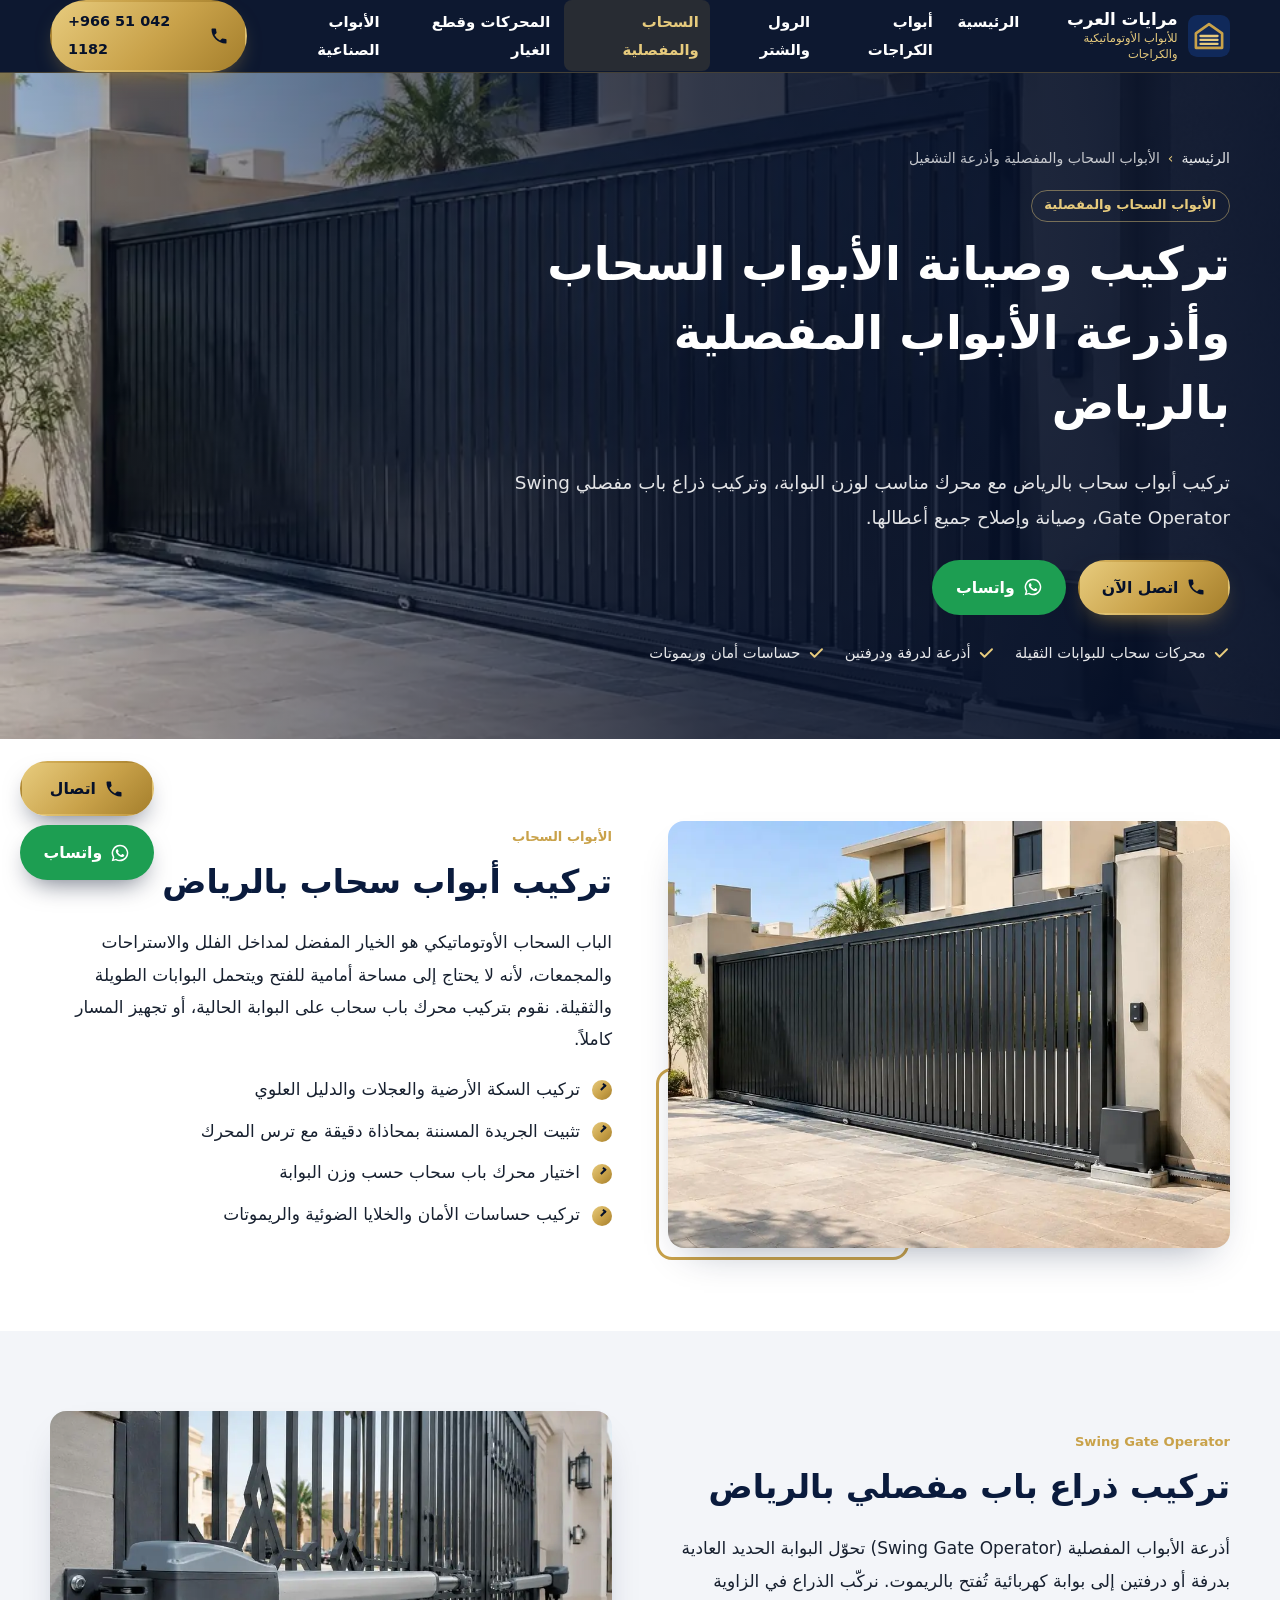
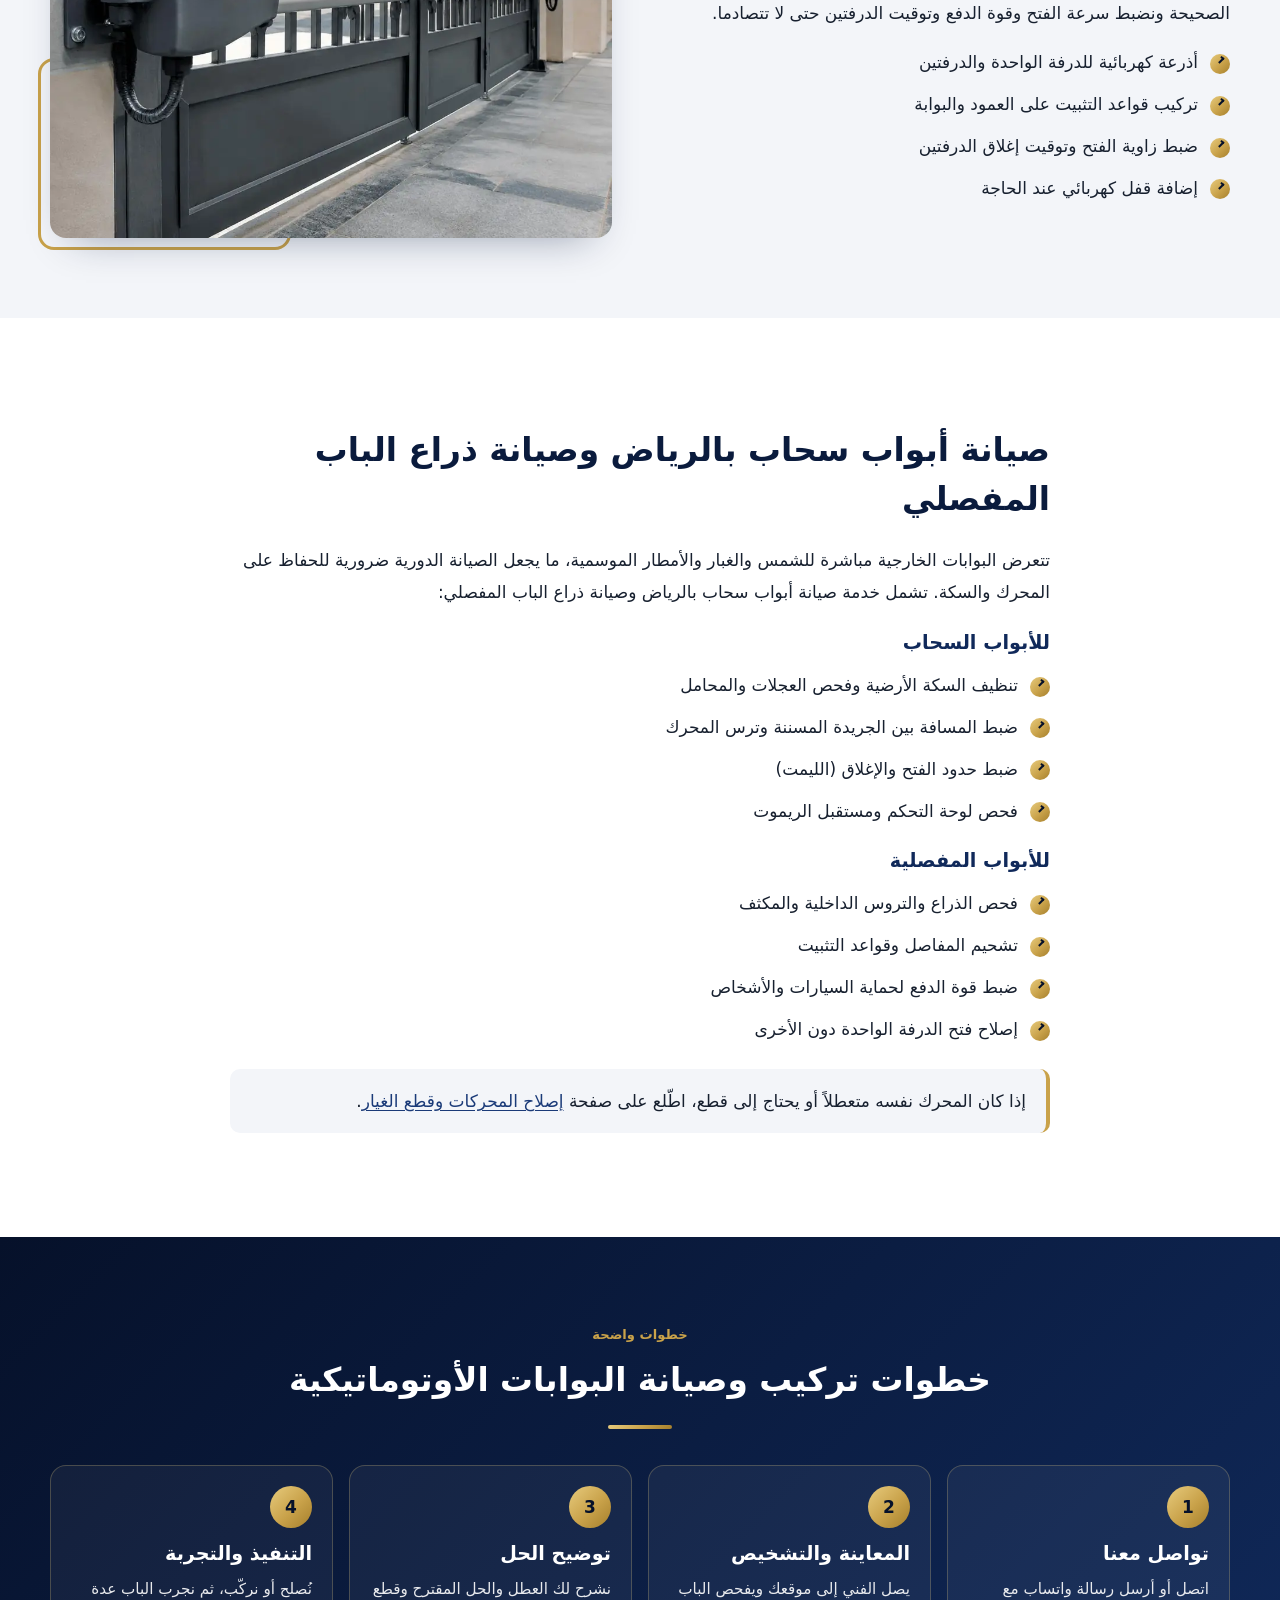
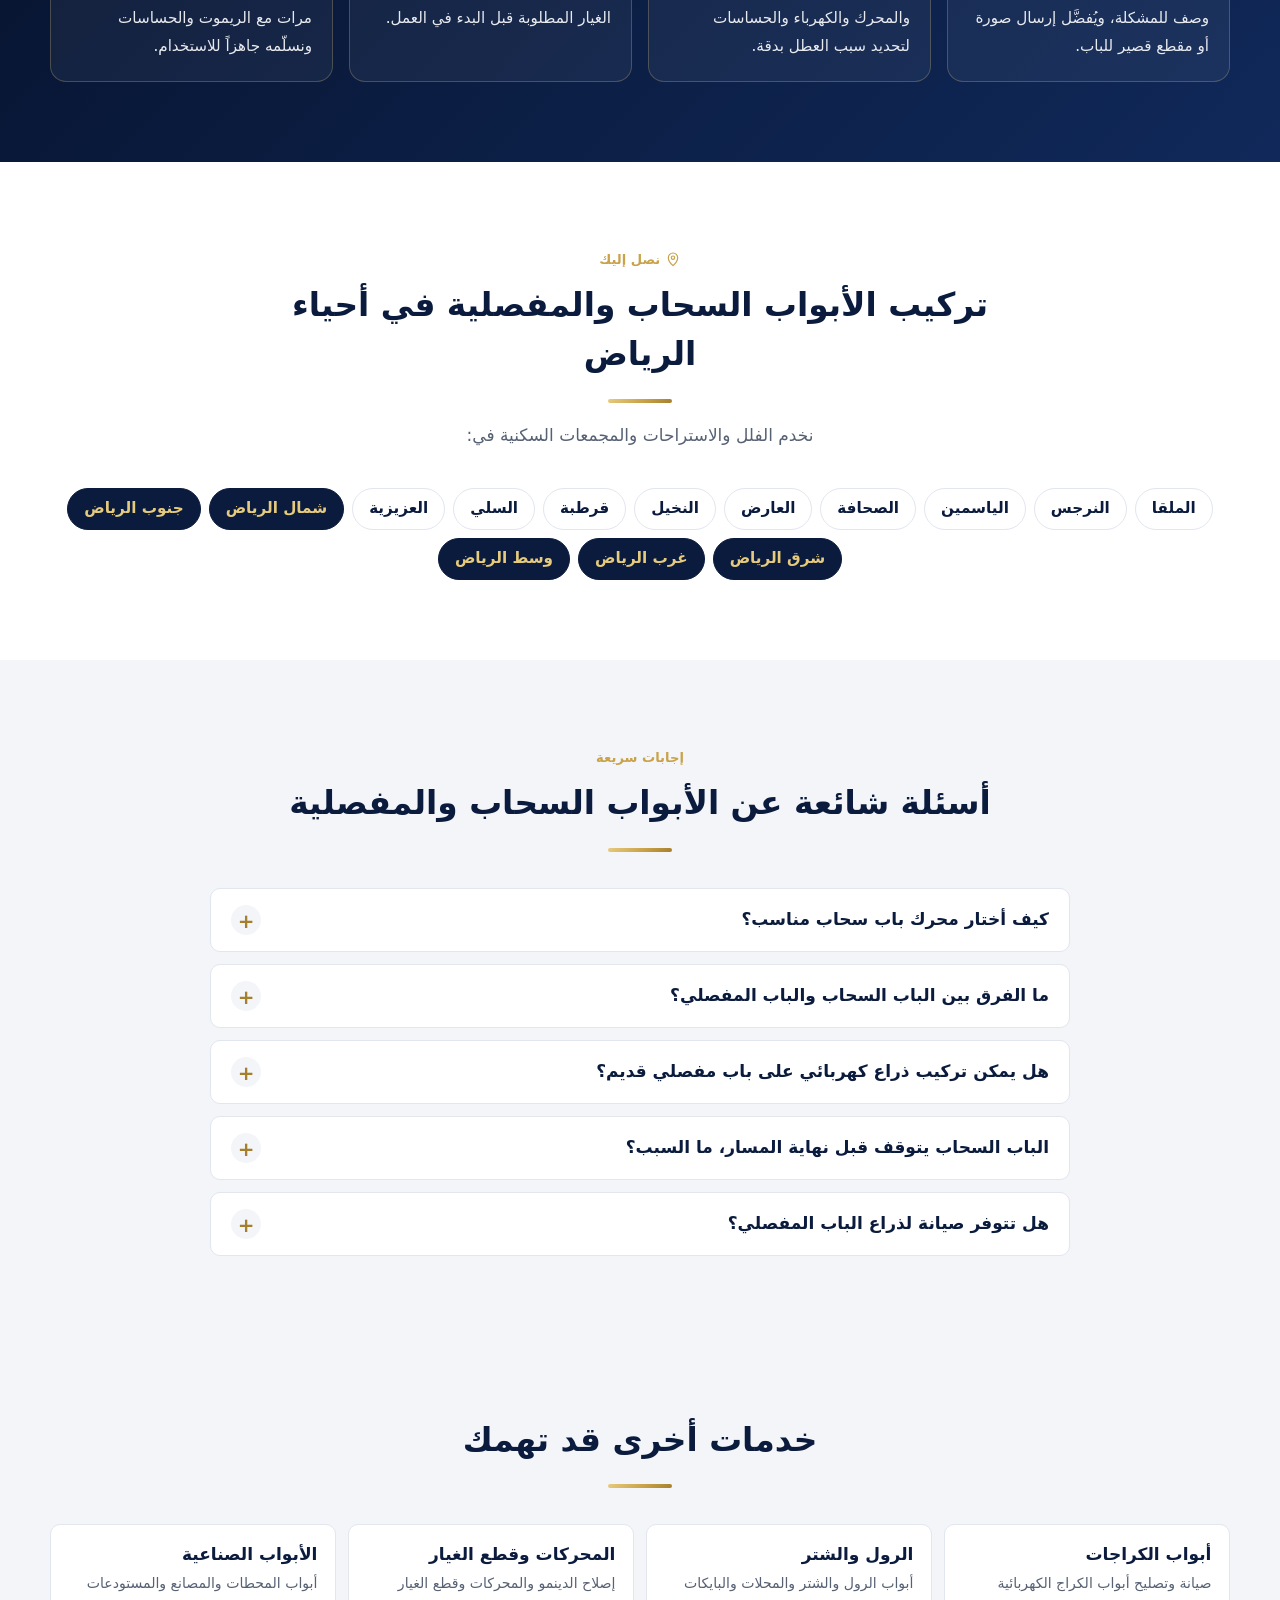
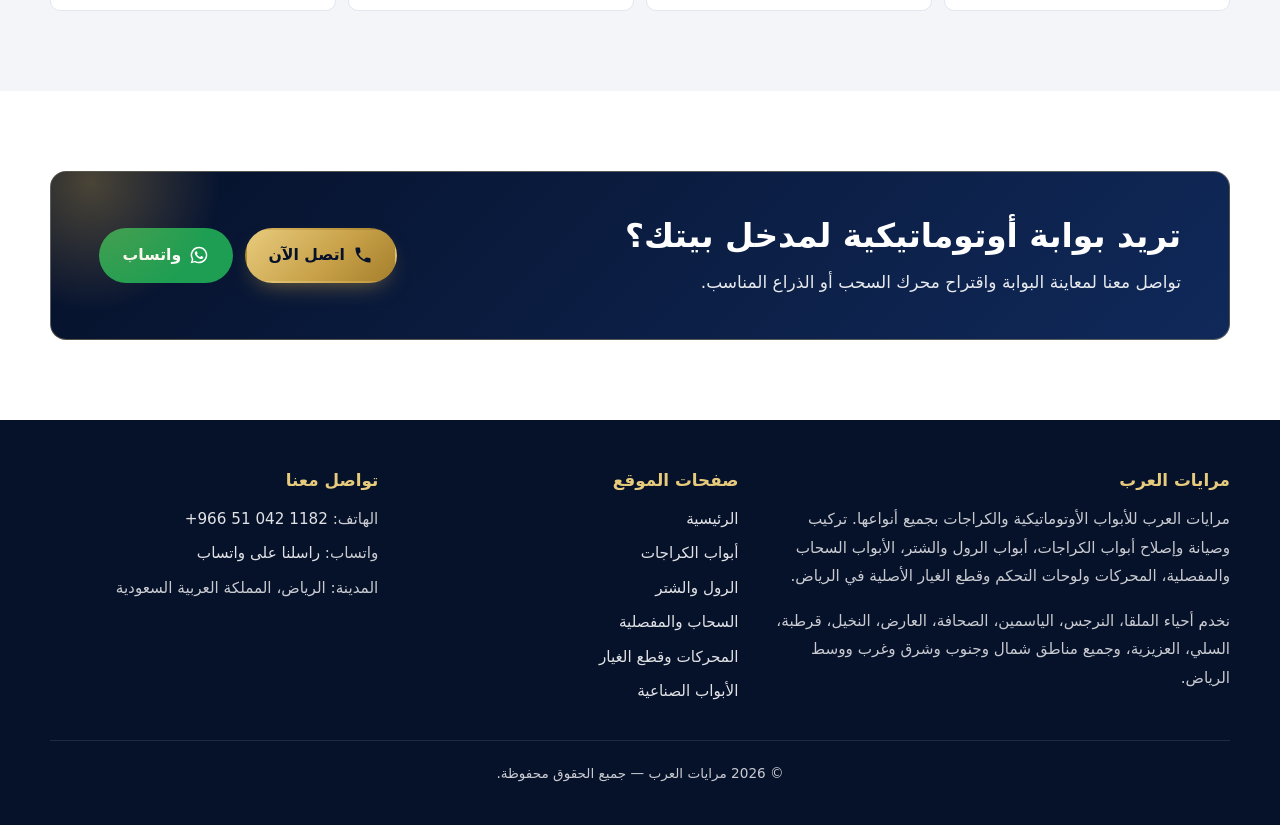
==== commit f6b11a13: "Update automatic-gates.html" ====
--- a/automatic-gates.html
+++ b/automatic-gates.html
@@ -1,6 +1,17 @@
 <!doctype html>
 <html lang="ar" dir="rtl">
 <head>
+
+<!-- Google Tag Manager -->
+<script>
+(function(w,d,s,l,i){w[l]=w[l]||[];w[l].push({'gtm.start':
+new Date().getTime(),event:'gtm.js'});var f=d.getElementsByTagName(s)[0],
+j=d.createElement(s),dl=l!='dataLayer'?'&l='+l:'';j.async=true;j.src=
+'https://www.googletagmanager.com/gtm.js?id='+i+dl;f.parentNode.insertBefore(j,f);
+})(window,document,'script','dataLayer','GTM-NVWH2QPG');
+</script>
+<!-- End Google Tag Manager -->
+
 <meta charset="utf-8">
 <meta name="viewport" content="width=device-width, initial-scale=1">
 <title>تركيب أبواب سحاب وذراع باب مفصلي بالرياض | مرايات العرب</title>
@@ -33,6 +44,14 @@
 <script type="application/ld+json">{"@context":"https://schema.org","@graph":[{"@type":"HomeAndConstructionBusiness","@id":"https://abo-ayman.site/#business","name":"مرايات العرب للأبواب الأوتوماتيكية والكراجات بجميع أنواعها","alternateName":"مرايات العرب","url":"https://abo-ayman.site/","telephone":"+966510421182","image":"https://abo-ayman.site/images/1.webp","description":"تركيب وصيانة وإصلاح الأبواب الأوتوماتيكية وأبواب الكراجات وأبواب الرول والشتر والأبواب السحاب والمفصلية والأبواب الصناعية في الرياض.","address":{"@type":"PostalAddress","addressLocality":"الرياض","addressRegion":"منطقة الرياض","addressCountry":"SA"},"areaServed":[{"@type":"City","name":"الرياض"},{"@type":"Place","name":"حي الملقا، الرياض"},{"@type":"Place","name":"حي النرجس، الرياض"},{"@type":"Place","name":"حي الياسمين، الرياض"},{"@type":"Place","name":"حي الصحافة، الرياض"},{"@type":"Place","name":"حي العارض، الرياض"},{"@type":"Place","name":"حي النخيل، الرياض"},{"@type":"Place","name":"حي قرطبة، الرياض"},{"@type":"Place","name":"حي السلي، الرياض"},{"@type":"Place","name":"حي العزيزية، الرياض"}],"contactPoint":{"@type":"ContactPoint","telephone":"+966510421182","contactType":"customer service","areaServed":"SA","availableLanguage":["ar"]}},{"@type":"Service","name":"تركيب وصيانة الأبواب السحاب بالرياض","description":"تركيب أبواب سحاب ومحركات سحب وصيانة السكك والجرايد ولوحات التحكم في الرياض.","serviceType":"تركيب أبواب سحاب","url":"https://abo-ayman.site/automatic-gates.html","provider":{"@id":"https://abo-ayman.site/#business"},"areaServed":{"@type":"City","name":"الرياض"}},{"@type":"Service","name":"تركيب وصيانة ذراع الباب المفصلي بالرياض","description":"تركيب وصيانة أذرعة تشغيل الأبواب المفصلية Swing Gate Operator للدرفة والدرفتين في الرياض.","serviceType":"تركيب ذراع باب مفصلي","url":"https://abo-ayman.site/automatic-gates.html","provider":{"@id":"https://abo-ayman.site/#business"},"areaServed":{"@type":"City","name":"الرياض"}},{"@type":"BreadcrumbList","itemListElement":[{"@type":"ListItem","position":1,"name":"الرئيسية","item":"https://abo-ayman.site/"},{"@type":"ListItem","position":2,"name":"الأبواب السحاب والمفصلية وأذرعة التشغيل","item":"https://abo-ayman.site/automatic-gates.html"}]},{"@type":"FAQPage","mainEntity":[{"@type":"Question","name":"كيف أختار محرك باب سحاب مناسب؟","acceptedAnswer":{"@type":"Answer","text":"يعتمد الاختيار على وزن البوابة وطولها وعدد مرات الاستخدام اليومي. بعد المعاينة نقترح محركاً بقدرة تتحمل وزن البوابة مع هامش أمان حتى لا يعمل المحرك تحت ضغط."}},{"@type":"Question","name":"ما الفرق بين الباب السحاب والباب المفصلي؟","acceptedAnswer":{"@type":"Answer","text":"الباب السحاب ينزلق جانبياً على سكة أرضية ويحتاج إلى مساحة جانبية بطول البوابة، أما الباب المفصلي فيفتح على شكل درفة أو درفتين ويحتاج مساحة أمامية أو خلفية لحركة الفتح."}},{"@type":"Question","name":"هل يمكن تركيب ذراع كهربائي على باب مفصلي قديم؟","acceptedAnswer":{"@type":"Answer","text":"نعم في أغلب الحالات، بشرط أن تكون المفصلات سليمة والبوابة متزنة. نفحص البوابة أولاً، وقد نوصي بتعديل المفصلات قبل تركيب ذراع باب مفصلي."}},{"@type":"Question","name":"الباب السحاب يتوقف قبل نهاية المسار، ما السبب؟","acceptedAnswer":{"@type":"Answer","text":"قد يكون السبب أتربة أو حجارة على السكة، أو جريدة مسننة غير محاذية، أو حدود مغناطيسية غير مضبوطة، أو حساس أمان يكتشف عائقاً. نفحص هذه النقاط ونصلحها."}},{"@type":"Question","name":"هل تتوفر صيانة لذراع الباب المفصلي؟","acceptedAnswer":{"@type":"Answer","text":"نعم، نقدم صيانة ذراع الباب المفصلي تشمل فحص المحرك والتروس الداخلية وضبط زوايا الفتح وقوة الدفع وتشحيم المفاصل وفحص لوحة التحكم."}}]}]}</script>
 </head>
 <body>
+  
+<!-- Google Tag Manager (noscript) -->
+<noscript>
+<iframe src="https://www.googletagmanager.com/ns.html?id=GTM-NVWH2QPG"
+height="0" width="0" style="display:none;visibility:hidden"></iframe>
+</noscript>
+<!-- End Google Tag Manager (noscript) -->
+
 <a class="skip-link" href="#main">تخطَّ إلى المحتوى</a>
 <header class="site-header">
   <div class="container header-inner">
--- a/css/style.css
+++ b/css/style.css
@@ -0,0 +1,236 @@
+/* مرايات العرب — ملف التنسيق الرئيسي (خفيف، بدون مكتبات) */
+:root{
+  --navy-950:#06112a;--navy-900:#0a1b3d;--navy-800:#10295a;--navy-700:#1a3a78;
+  --gold:#c9a24a;--gold-light:#e7cb7d;--gold-dark:#a57f2c;
+  --white:#fff;--ink:#17202f;--muted:#566174;--soft:#f3f5f9;--line:#e1e6ef;
+  --wa:#1d9e52;--wa-dark:#16803f;
+  --radius:16px;--radius-sm:10px;
+  --shadow:0 18px 40px -22px rgba(10,27,61,.45);
+  --shadow-gold:0 10px 24px -12px rgba(201,162,74,.7);
+  --grad-navy:linear-gradient(135deg,#06112a 0%,#10295a 100%);
+  --grad-gold:linear-gradient(135deg,#e7cb7d 0%,#c9a24a 55%,#a57f2c 100%);
+  --font-h:"Noto Kufi Arabic",Tahoma,system-ui,sans-serif;
+  --font-b:"IBM Plex Sans Arabic",Tahoma,system-ui,sans-serif;
+}
+*,*::before,*::after{box-sizing:border-box}
+html{-webkit-text-size-adjust:100%;scroll-behavior:smooth;scroll-padding-top:80px}
+body{margin:0;font-family:var(--font-b);font-size:1.0625rem;line-height:1.9;color:var(--ink);background:var(--white);padding-bottom:76px;text-rendering:optimizeLegibility}
+img{max-width:100%;height:auto;display:block}
+a{color:var(--navy-700);text-underline-offset:3px}
+a:hover{color:var(--gold-dark)}
+h1,h2,h3{font-family:var(--font-h);color:var(--navy-900);line-height:1.5;margin:0 0 .6em;font-weight:800}
+h1{font-size:clamp(1.65rem,5.4vw,2.9rem)}
+h2{font-size:clamp(1.35rem,3.8vw,2.05rem)}
+h3{font-size:clamp(1.05rem,2.6vw,1.2rem);font-weight:700}
+p{margin:0 0 1em}
+ul,ol{padding-inline-start:1.25rem}
+.container{width:min(1180px,100% - 2rem);margin-inline:auto}
+.skip-link{position:absolute;inset-inline-start:-9999px;top:0}
+.skip-link:focus{inset-inline-start:1rem;top:1rem;z-index:200;background:var(--white);padding:.5rem 1rem;border-radius:8px}
+:focus-visible{outline:3px solid var(--gold);outline-offset:2px}
+.ltr{direction:ltr;unicode-bidi:embed;display:inline-block}
+
+/* ===== Header ===== */
+.site-header{position:sticky;top:0;z-index:60;background:rgba(6,17,42,.97);border-bottom:1px solid rgba(201,162,74,.3)}
+.header-inner{display:flex;align-items:center;justify-content:space-between;gap:1rem;min-height:66px}
+.brand{display:flex;align-items:center;gap:.65rem;color:var(--white);text-decoration:none}
+.brand:hover{color:var(--white)}
+.brand svg{width:42px;height:42px;flex:none}
+.brand-name{display:block;font-family:var(--font-h);font-weight:800;font-size:1.05rem;line-height:1.25}
+.brand-sub{display:block;font-size:.72rem;color:var(--gold-light);line-height:1.4}
+.nav-toggle{display:inline-flex;align-items:center;justify-content:center;width:46px;height:46px;border-radius:12px;border:1px solid rgba(201,162,74,.45);background:transparent;color:var(--white);cursor:pointer}
+.nav-toggle svg{width:24px;height:24px}
+.main-nav{display:none;position:absolute;inset-inline:0;top:100%;background:var(--navy-950);border-bottom:2px solid var(--gold);box-shadow:var(--shadow)}
+.main-nav.is-open{display:block}
+.main-nav ul{list-style:none;margin:0;padding:.5rem 1rem 1rem}
+.main-nav a{display:block;color:var(--white);text-decoration:none;padding:.8rem .5rem;border-bottom:1px solid rgba(255,255,255,.08);font-weight:600}
+.main-nav a:hover,.main-nav a[aria-current="page"]{color:var(--gold-light)}
+.btn.header-call{display:none}
+@media (min-width:1100px){
+  .nav-toggle{display:none}
+  .main-nav{display:block;position:static;background:none;border:0;box-shadow:none}
+  .main-nav ul{display:flex;gap:.15rem;padding:0}
+  .main-nav a{border:0;padding:.45rem .7rem;border-radius:8px;font-size:.93rem}
+  .main-nav a[aria-current="page"]{background:rgba(201,162,74,.14)}
+  .btn.header-call{display:inline-flex}
+}
+
+/* ===== Buttons ===== */
+.btn{display:inline-flex;align-items:center;justify-content:center;gap:.5rem;min-height:48px;padding:.65rem 1.35rem;border-radius:999px;font-family:var(--font-h);font-weight:700;font-size:.98rem;text-decoration:none;border:2px solid transparent;cursor:pointer;transition:transform .15s ease,box-shadow .2s ease,background-color .2s ease}
+.btn svg{width:20px;height:20px;flex:none}
+.btn:hover{transform:translateY(-2px)}
+.btn-gold{background:var(--grad-gold);color:var(--navy-950);box-shadow:var(--shadow-gold)}
+.btn-gold:hover{color:var(--navy-950)}
+.btn-wa{background:var(--wa);color:var(--white)}
+.btn-wa:hover{background:var(--wa-dark);color:var(--white)}
+.btn-outline{border-color:rgba(255,255,255,.7);color:var(--white)}
+.btn-outline:hover{border-color:var(--gold-light);color:var(--gold-light)}
+.btn-navy{background:var(--navy-900);color:var(--white)}
+.btn-navy:hover{background:var(--navy-800);color:var(--white)}
+.btn-sm{min-height:40px;padding:.4rem 1rem;font-size:.9rem}
+.btn-row{display:flex;flex-wrap:wrap;gap:.75rem}
+
+/* ===== Hero ===== */
+.hero{position:relative;isolation:isolate;color:var(--white);background:var(--navy-950);overflow:hidden}
+.hero-media{position:absolute;inset:0;z-index:-2}
+.hero-media img{width:100%;height:100%;object-fit:cover}
+.hero::before{content:"";position:absolute;inset:0;z-index:-1;background:linear-gradient(180deg,rgba(6,17,42,.35) 0%,rgba(6,17,42,.78) 50%,rgba(6,17,42,.96) 100%)}
+@media (min-width:900px){.hero::before{background:linear-gradient(270deg,rgba(6,17,42,.95) 0%,rgba(6,17,42,.82) 45%,rgba(6,17,42,.25) 100%)}}
+.hero-inner{padding:2.5rem 0 3rem;max-width:720px}
+.hero-home .hero-inner{padding:4.5rem 0 4rem}
+@media (min-width:900px){.hero-inner{padding:4.5rem 0}.hero-home .hero-inner{padding:7rem 0 6rem}}
+.hero h1{color:var(--white)}
+.hero h1 .accent{color:var(--gold-light)}
+.hero-lead{font-size:clamp(1rem,2.4vw,1.15rem);color:rgba(255,255,255,.88);margin-bottom:1.5rem}
+.eyebrow{display:inline-block;font-family:var(--font-h);font-size:.82rem;font-weight:700;color:var(--gold);letter-spacing:0;margin-bottom:.5rem}
+.hero .eyebrow{color:var(--gold-light);border:1px solid rgba(231,203,125,.45);padding:.15rem .8rem;border-radius:999px}
+.hero-points{list-style:none;padding:0;margin:1.5rem 0 0;display:flex;flex-wrap:wrap;gap:.5rem 1.25rem;font-size:.92rem;color:rgba(255,255,255,.9)}
+.hero-points li{display:flex;align-items:center;gap:.4rem}
+.hero-points svg{width:18px;height:18px;color:var(--gold-light)}
+
+/* ===== Breadcrumb ===== */
+.breadcrumb ol{list-style:none;display:flex;flex-wrap:wrap;gap:.25rem;padding:0;margin:0 0 1rem;font-size:.88rem}
+.breadcrumb li{display:flex;align-items:center;gap:.25rem;color:rgba(255,255,255,.75)}
+.breadcrumb li+li::before{content:"›";color:var(--gold-light);padding-inline:.25rem}
+.breadcrumb a{color:rgba(255,255,255,.9);text-decoration:none}
+.breadcrumb a:hover{color:var(--gold-light)}
+
+/* ===== Sections ===== */
+.section{padding:3.5rem 0}
+@media (min-width:900px){.section{padding:5rem 0}}
+.section-soft{background:var(--soft)}
+.section-navy{background:var(--grad-navy);color:rgba(255,255,255,.9)}
+.section-navy h2,.section-navy h3{color:var(--white)}
+.section-head{max-width:760px;margin:0 auto 2.25rem;text-align:center}
+.section-head p{color:var(--muted)}
+.section-navy .section-head p{color:rgba(255,255,255,.8)}
+.gold-rule{width:64px;height:4px;border-radius:4px;background:var(--grad-gold);margin:.25rem auto 1rem}
+
+/* ===== Features strip ===== */
+.features{display:grid;grid-template-columns:repeat(2,1fr);gap:.75rem;margin-top:-2rem;position:relative;z-index:2}
+@media (min-width:900px){.features{grid-template-columns:repeat(4,1fr);gap:1rem;margin-top:-2.75rem}}
+.feature{background:var(--white);border-radius:var(--radius);padding:1rem;box-shadow:var(--shadow);border-top:3px solid var(--gold);text-align:center}
+.feature svg{width:30px;height:30px;color:var(--gold-dark);margin:0 auto .35rem}
+.feature strong{display:block;font-family:var(--font-h);color:var(--navy-900);font-size:.95rem;line-height:1.5}
+.feature span{font-size:.82rem;color:var(--muted);line-height:1.6;display:block}
+
+/* ===== Cards ===== */
+.cards{display:grid;gap:1rem;grid-template-columns:1fr}
+@media (min-width:640px){.cards{grid-template-columns:repeat(2,1fr)}}
+@media (min-width:1000px){.cards{grid-template-columns:repeat(3,1fr);gap:1.25rem}}
+.card{position:relative;background:var(--white);border:1px solid var(--line);border-radius:var(--radius);padding:1.5rem;transition:transform .2s ease,box-shadow .2s ease,border-color .2s ease;display:flex;flex-direction:column}
+.card:hover{transform:translateY(-4px);box-shadow:var(--shadow);border-color:rgba(201,162,74,.6)}
+.card-icon{width:52px;height:52px;border-radius:14px;background:var(--grad-navy);color:var(--gold-light);display:grid;place-items:center;margin-bottom:1rem}
+.card-icon svg{width:26px;height:26px}
+.card p{color:var(--muted);font-size:.97rem;flex:1}
+.card-link{font-family:var(--font-h);font-weight:700;font-size:.92rem;text-decoration:none;color:var(--navy-700);display:inline-flex;align-items:center;gap:.35rem}
+.card-link::after{content:"←";color:var(--gold-dark);transition:transform .2s}
+.card:hover .card-link::after{transform:translateX(-4px)}
+.card-media{margin:-1.5rem -1.5rem 1.25rem;border-radius:var(--radius) var(--radius) 0 0;overflow:hidden;aspect-ratio:4/3}
+.card-media img{width:100%;height:100%;object-fit:cover}
+
+/* ===== Split ===== */
+.split{display:grid;gap:2rem;align-items:center}
+@media (min-width:900px){.split{grid-template-columns:1fr 1fr;gap:3.5rem}.split-reverse .split-media{order:2}}
+.split-media{position:relative}
+.split-media img{border-radius:var(--radius);box-shadow:var(--shadow);width:100%}
+.split-media::after{content:"";position:absolute;inset:auto auto -12px -12px;width:45%;height:45%;border:3px solid var(--gold);border-radius:var(--radius);z-index:-1}
+.split-media{isolation:isolate}
+
+/* ===== Lists ===== */
+.check-list{list-style:none;padding:0;margin:0 0 1.25rem;display:grid;gap:.6rem}
+.check-list li{position:relative;padding-inline-start:2rem}
+.check-list li::before{content:"";position:absolute;inset-inline-start:0;top:.45em;width:1.25rem;height:1.25rem;border-radius:50%;background:var(--grad-gold) ;-webkit-mask:none}
+.check-list li::after{content:"";position:absolute;inset-inline-start:.42rem;top:.72em;width:.42rem;height:.22rem;border-inline-start:2px solid var(--navy-950);border-bottom:2px solid var(--navy-950);transform:rotate(-45deg)}
+.check-list.two-col{grid-template-columns:1fr}
+@media (min-width:700px){.check-list.two-col{grid-template-columns:1fr 1fr;gap:.6rem 1.5rem}}
+.section-navy .check-list li{color:rgba(255,255,255,.9)}
+
+/* ===== Steps ===== */
+.steps{list-style:none;padding:0;margin:0;display:grid;gap:1rem;counter-reset:step}
+@media (min-width:800px){.steps{grid-template-columns:repeat(4,1fr)}}
+.steps li{counter-increment:step;background:rgba(255,255,255,.05);border:1px solid rgba(231,203,125,.25);border-radius:var(--radius);padding:1.25rem}
+.steps li::before{content:counter(step);display:grid;place-items:center;width:42px;height:42px;border-radius:50%;background:var(--grad-gold);color:var(--navy-950);font-family:var(--font-h);font-weight:800;margin-bottom:.75rem}
+.steps h3{margin-bottom:.35rem}
+.steps p{margin:0;font-size:.95rem}
+.section-soft .steps li,.section:not(.section-navy) .steps li{background:var(--white);border-color:var(--line)}
+
+/* ===== Gallery ===== */
+.gallery{display:grid;grid-template-columns:repeat(2,1fr);gap:.6rem}
+@media (min-width:900px){.gallery{grid-template-columns:repeat(4,1fr);gap:1rem}}
+.gallery figure{margin:0;position:relative;border-radius:var(--radius-sm);overflow:hidden;background:var(--navy-900)}
+.gallery button{all:unset;cursor:zoom-in;display:block;width:100%}
+.gallery img{width:100%;aspect-ratio:4/3;object-fit:cover;transition:transform .4s ease}
+.gallery figure:hover img{transform:scale(1.05)}
+.gallery figcaption{position:absolute;inset:auto 0 0 0;padding:1.5rem .6rem .5rem;background:linear-gradient(0deg,rgba(6,17,42,.9),transparent);color:var(--white);font-size:.8rem;line-height:1.5}
+@media (min-width:900px){.gallery figcaption{font-size:.9rem}}
+.lightbox{border:0;padding:0;background:transparent;max-width:min(1100px,94vw)}
+.lightbox::backdrop{background:rgba(6,17,42,.88)}
+.lightbox img{border-radius:var(--radius-sm);max-height:82vh;width:auto;margin:auto}
+.lightbox p{color:var(--white);text-align:center;margin:.6rem 0 0}
+.lightbox-close{position:absolute;top:.5rem;inset-inline-end:.5rem;width:42px;height:42px;border-radius:50%;border:0;background:var(--gold);color:var(--navy-950);font-size:1.4rem;cursor:pointer}
+
+/* ===== Parts ===== */
+.parts-grid{display:grid;gap:.75rem;grid-template-columns:1fr 1fr}
+@media (min-width:900px){.parts-grid{grid-template-columns:repeat(3,1fr)}}
+.part{background:rgba(255,255,255,.06);border:1px solid rgba(231,203,125,.25);border-radius:var(--radius-sm);padding:1rem}
+.part strong{display:block;font-family:var(--font-h);color:var(--gold-light);font-size:.98rem;line-height:1.5;margin-bottom:.2rem}
+.part span{font-size:.88rem;color:rgba(255,255,255,.8);line-height:1.7;display:block}
+
+/* ===== Areas ===== */
+.areas{list-style:none;padding:0;margin:0;display:flex;flex-wrap:wrap;gap:.5rem;justify-content:center}
+.areas li{background:var(--white);border:1px solid var(--line);border-radius:999px;padding:.35rem 1rem;font-weight:600;font-size:.95rem;color:var(--navy-900)}
+.areas li.region{background:var(--navy-900);color:var(--gold-light);border-color:var(--navy-900)}
+.section-soft .areas li{box-shadow:0 2px 6px -4px rgba(10,27,61,.3)}
+
+/* ===== FAQ ===== */
+.faq{max-width:860px;margin-inline:auto;display:grid;gap:.75rem}
+.faq details{background:var(--white);border:1px solid var(--line);border-radius:var(--radius-sm);overflow:hidden}
+.faq details[open]{border-color:var(--gold);box-shadow:var(--shadow)}
+.faq summary{cursor:pointer;list-style:none;padding:1rem 1.25rem;font-family:var(--font-h);font-weight:700;color:var(--navy-900);display:flex;justify-content:space-between;align-items:center;gap:1rem;line-height:1.6}
+.faq summary::-webkit-details-marker{display:none}
+.faq summary::after{content:"+";flex:none;width:30px;height:30px;border-radius:50%;display:grid;place-items:center;background:var(--soft);color:var(--gold-dark);font-size:1.25rem;transition:transform .2s}
+.faq details[open] summary::after{content:"−";background:var(--grad-gold);color:var(--navy-950)}
+.faq .faq-body{padding:0 1.25rem 1rem;color:var(--muted)}
+.faq .faq-body p:last-child{margin:0}
+
+/* ===== CTA band ===== */
+.cta-band{background:var(--grad-navy);border-radius:var(--radius);padding:2rem 1.5rem;color:rgba(255,255,255,.9);position:relative;overflow:hidden;border:1px solid rgba(231,203,125,.35)}
+.cta-band::after{content:"";position:absolute;width:260px;height:260px;border-radius:50%;inset:-120px auto auto -90px;background:radial-gradient(circle,rgba(201,162,74,.35),transparent 70%)}
+.cta-band h2{color:var(--white)}
+@media (min-width:900px){.cta-band{display:flex;align-items:center;justify-content:space-between;gap:2rem;padding:2.5rem 3rem}.cta-band h2{margin-bottom:.3rem}.cta-band p{margin:0}}
+
+/* ===== Prose ===== */
+.prose{max-width:820px}
+.prose h2{margin-top:1.75rem}
+.prose h3{margin-top:1.25rem;color:var(--navy-800)}
+.callout{background:var(--soft);border-inline-start:4px solid var(--gold);border-radius:var(--radius-sm);padding:1rem 1.25rem;margin:1.5rem 0}
+.related{display:grid;gap:.75rem;grid-template-columns:1fr}
+@media (min-width:700px){.related{grid-template-columns:repeat(2,1fr)}}
+@media (min-width:1000px){.related{grid-template-columns:repeat(4,1fr)}}
+.related a{display:block;background:var(--white);border:1px solid var(--line);border-radius:var(--radius-sm);padding:1rem 1.1rem;text-decoration:none;font-family:var(--font-h);font-weight:700;color:var(--navy-900);line-height:1.6}
+.related a span{display:block;font-family:var(--font-b);font-weight:400;font-size:.88rem;color:var(--muted);margin-top:.2rem}
+.related a:hover{border-color:var(--gold)}
+
+/* ===== Footer ===== */
+.site-footer{background:var(--navy-950);color:rgba(255,255,255,.78);padding:3rem 0 1.5rem;font-size:.95rem}
+.footer-grid{display:grid;gap:2rem}
+@media (min-width:800px){.footer-grid{grid-template-columns:1.4fr 1fr 1fr}}
+.site-footer h2{font-size:1.05rem;color:var(--gold-light);margin-bottom:.75rem}
+.site-footer ul{list-style:none;padding:0;margin:0;display:grid;gap:.35rem}
+.site-footer a{color:rgba(255,255,255,.88);text-decoration:none}
+.site-footer a:hover{color:var(--gold-light)}
+.footer-bottom{border-top:1px solid rgba(255,255,255,.1);margin-top:2rem;padding-top:1.25rem;font-size:.85rem;text-align:center}
+
+/* ===== Sticky call bar ===== */
+.sticky-cta{position:fixed;inset:auto 0 0 0;z-index:70;display:grid;grid-template-columns:1fr 1fr;gap:.5rem;padding:.6rem .75rem calc(.6rem + env(safe-area-inset-bottom));background:rgba(6,17,42,.97);border-top:1px solid rgba(201,162,74,.4)}
+.sticky-cta .btn{min-height:50px;width:100%}
+@media (min-width:900px){
+  body{padding-bottom:0}
+  .sticky-cta{inset:auto auto 1.25rem 1.25rem;grid-template-columns:auto;background:none;border:0;padding:0;gap:.6rem}
+  .sticky-cta .btn{box-shadow:0 12px 26px -10px rgba(6,17,42,.6)}
+}
+
+@media (prefers-reduced-motion:reduce){*{transition:none!important;scroll-behavior:auto!important}}
+.sr-only{position:absolute!important;width:1px;height:1px;padding:0;margin:-1px;overflow:hidden;clip:rect(0,0,0,0);white-space:nowrap;border:0}
+.eyebrow svg{width:16px;height:16px;display:inline-block;vertical-align:-3px}
